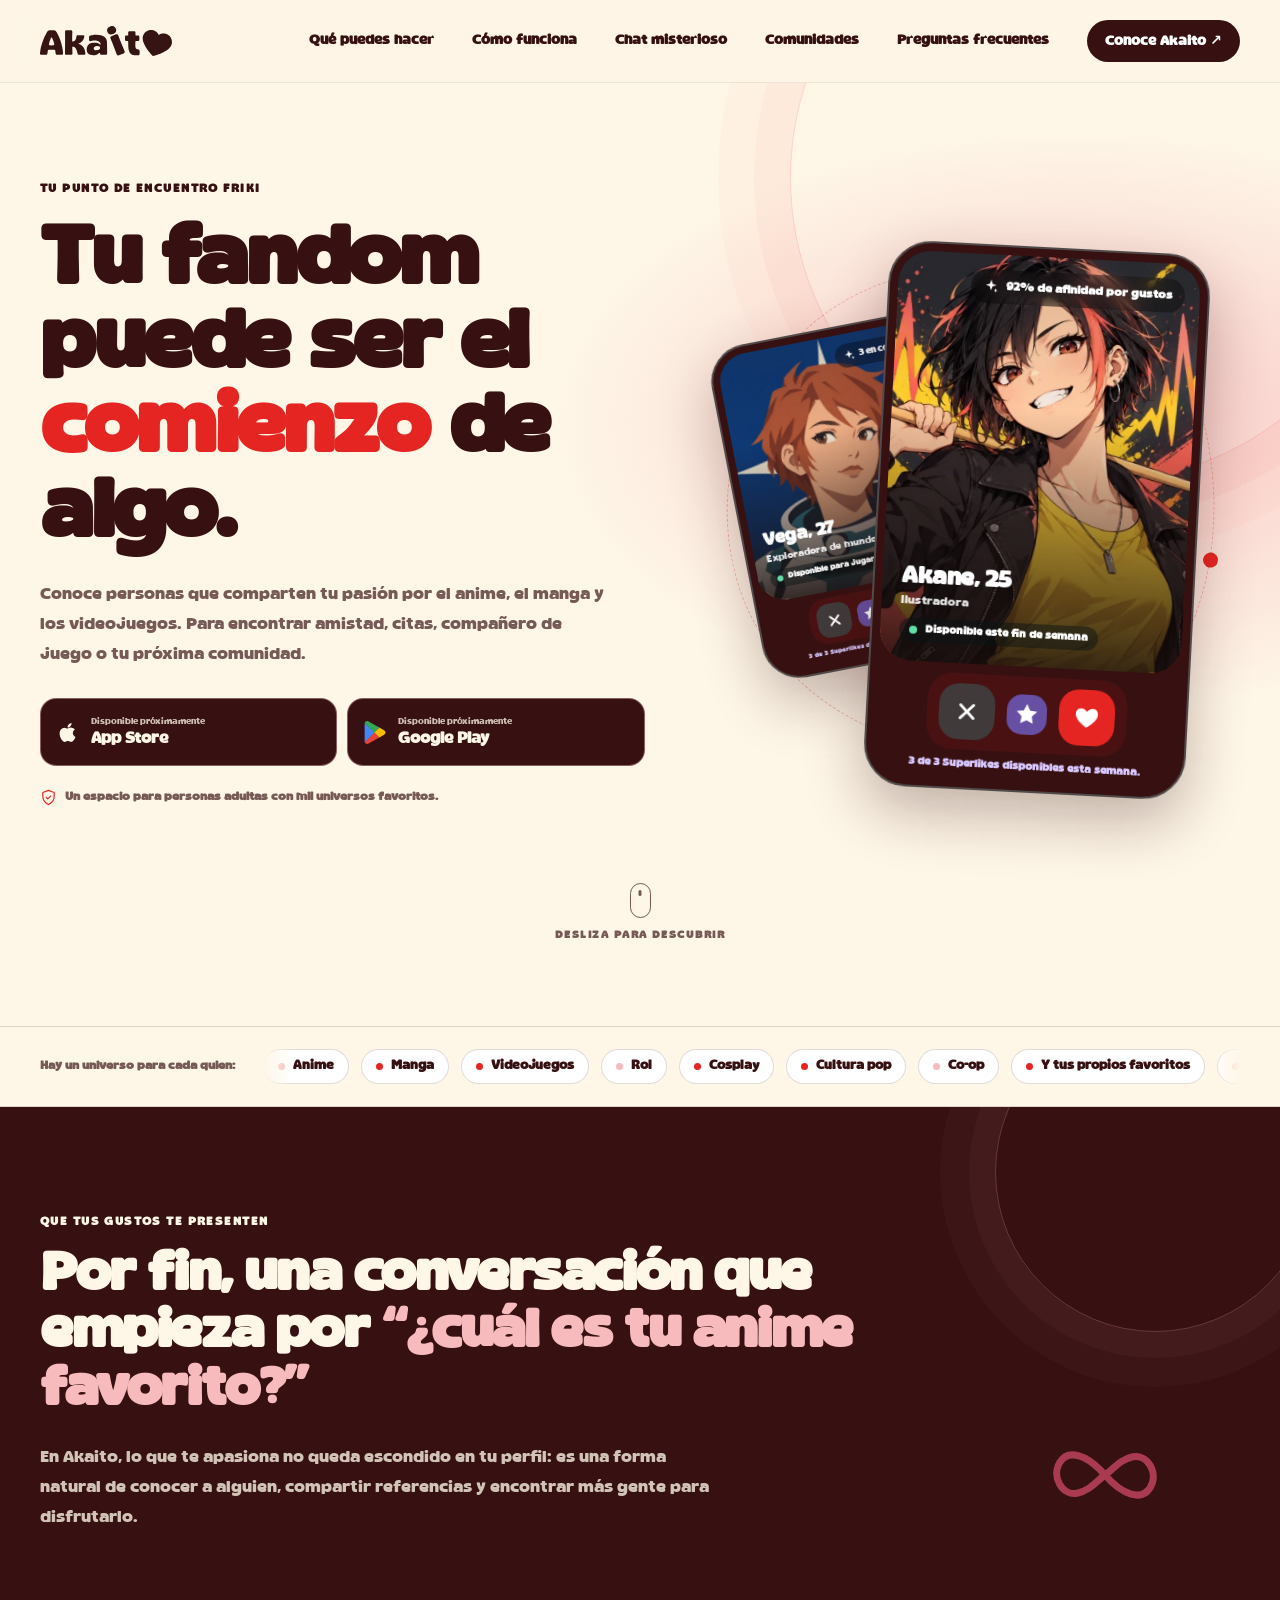
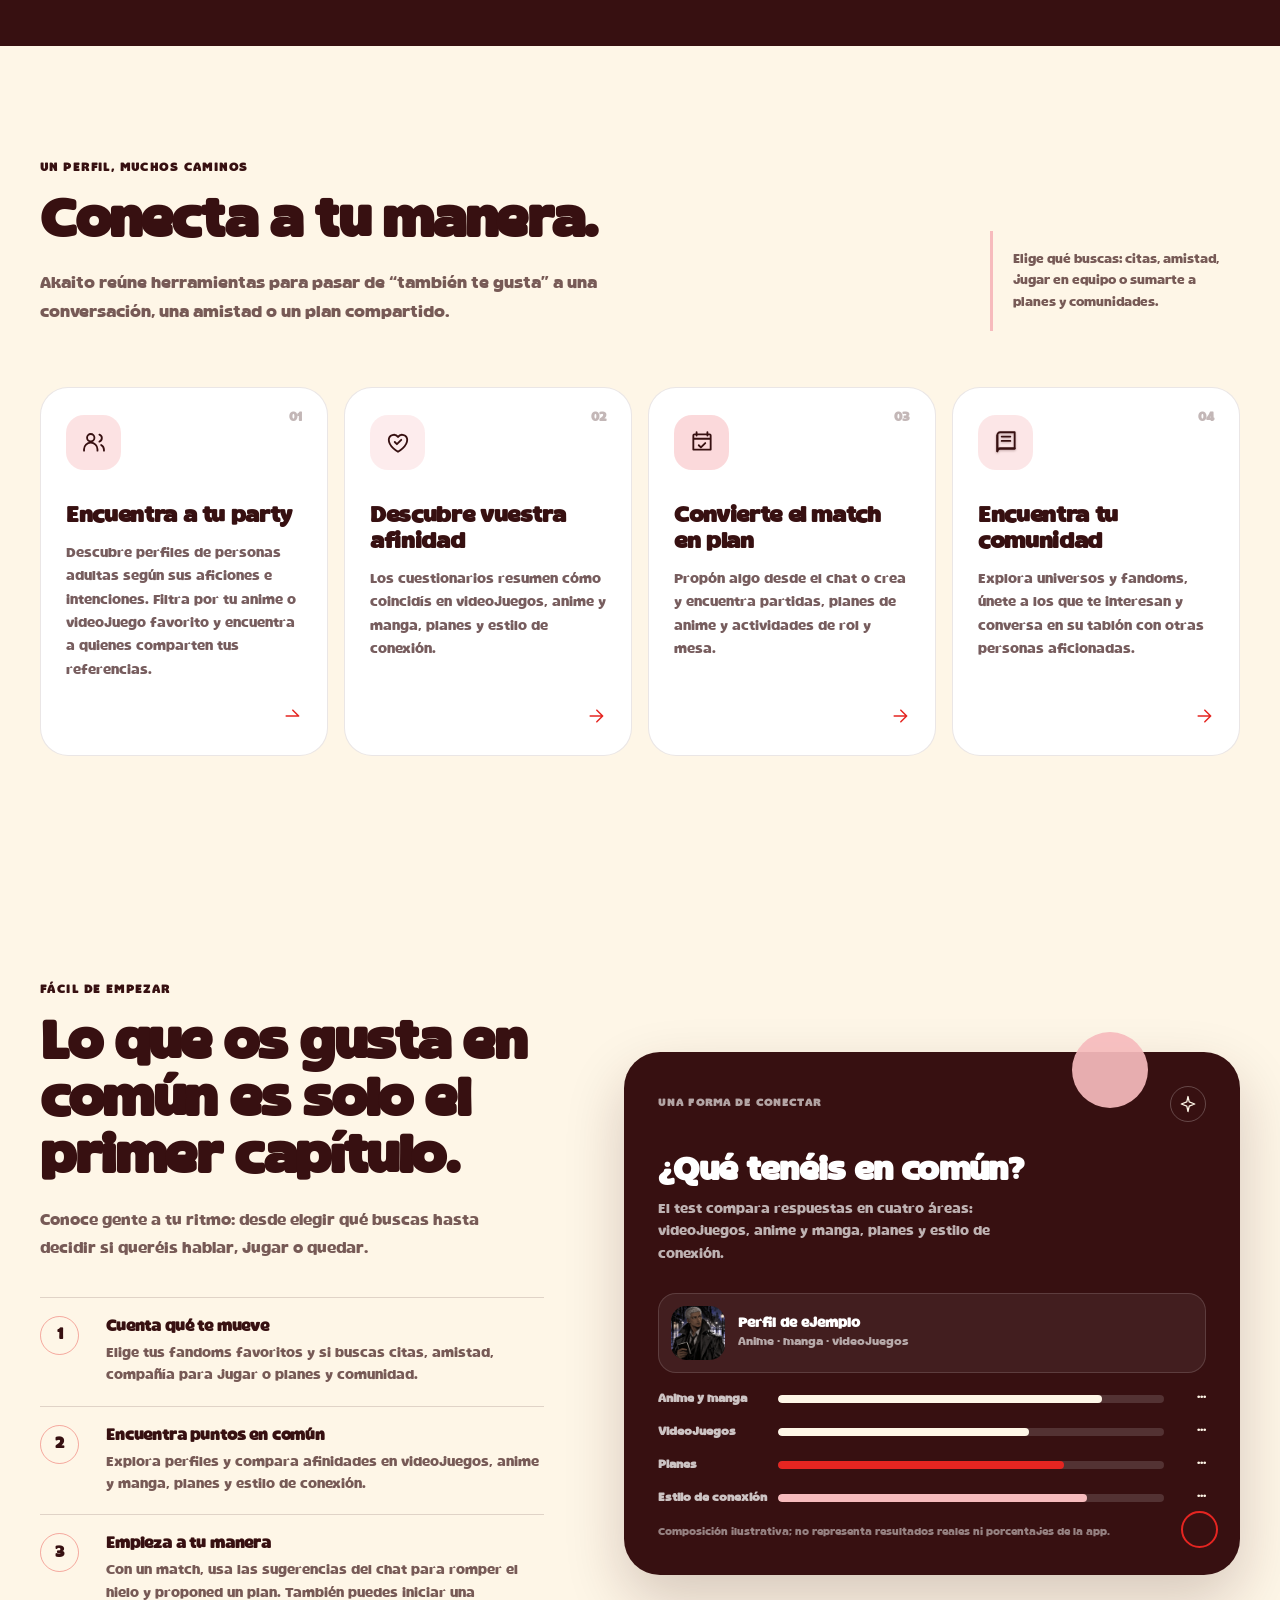
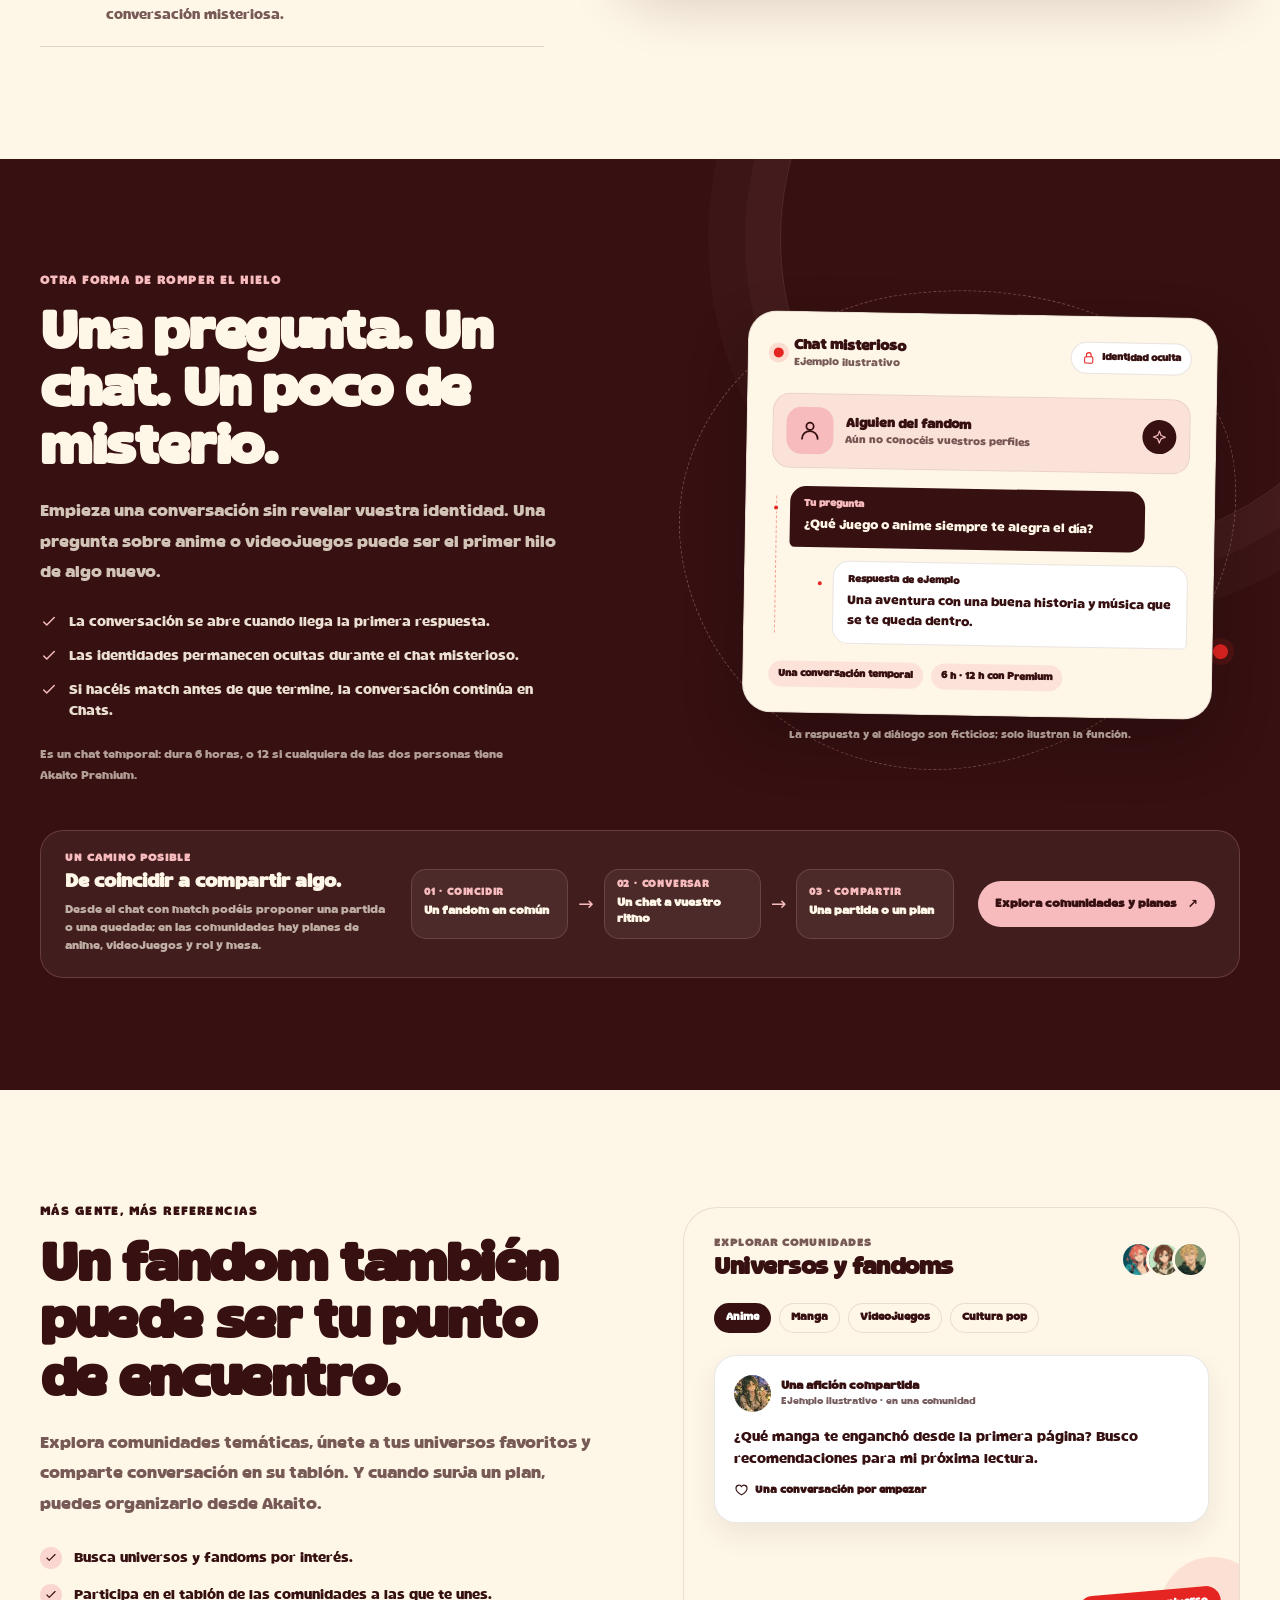
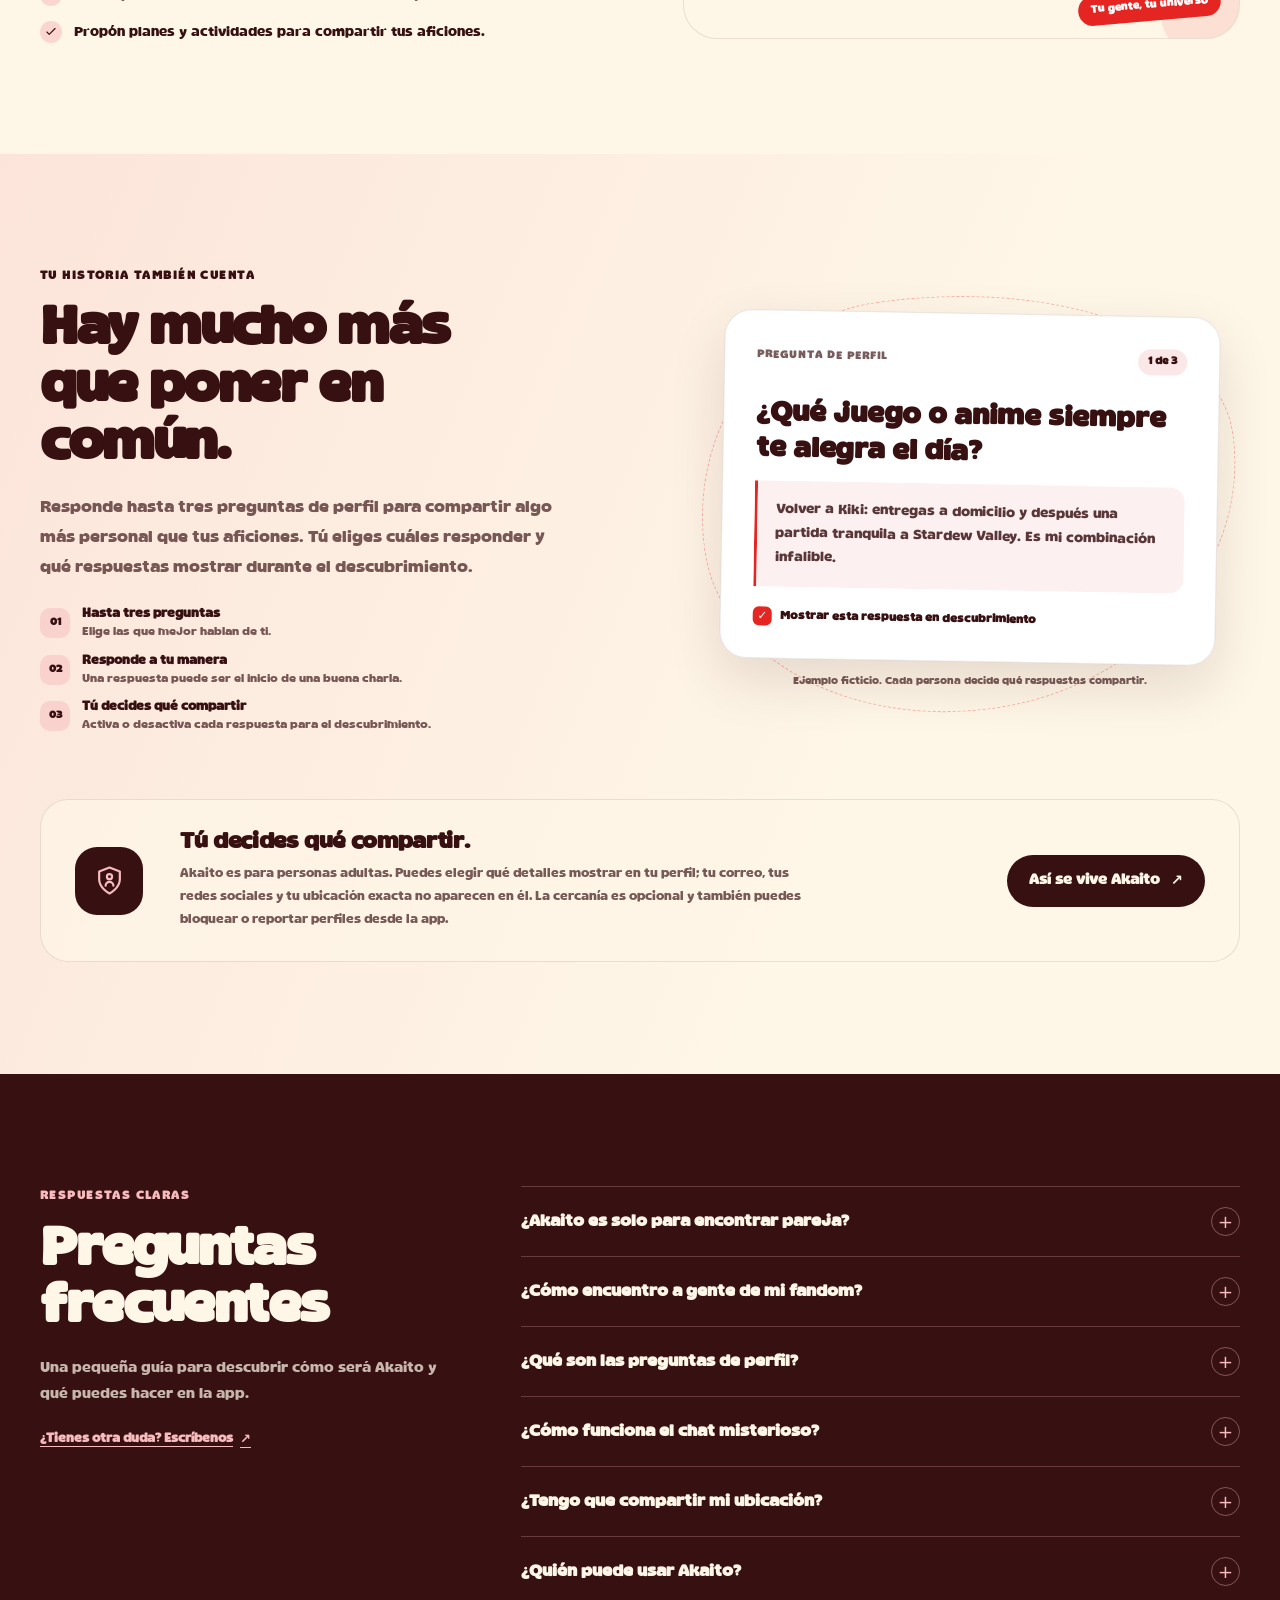
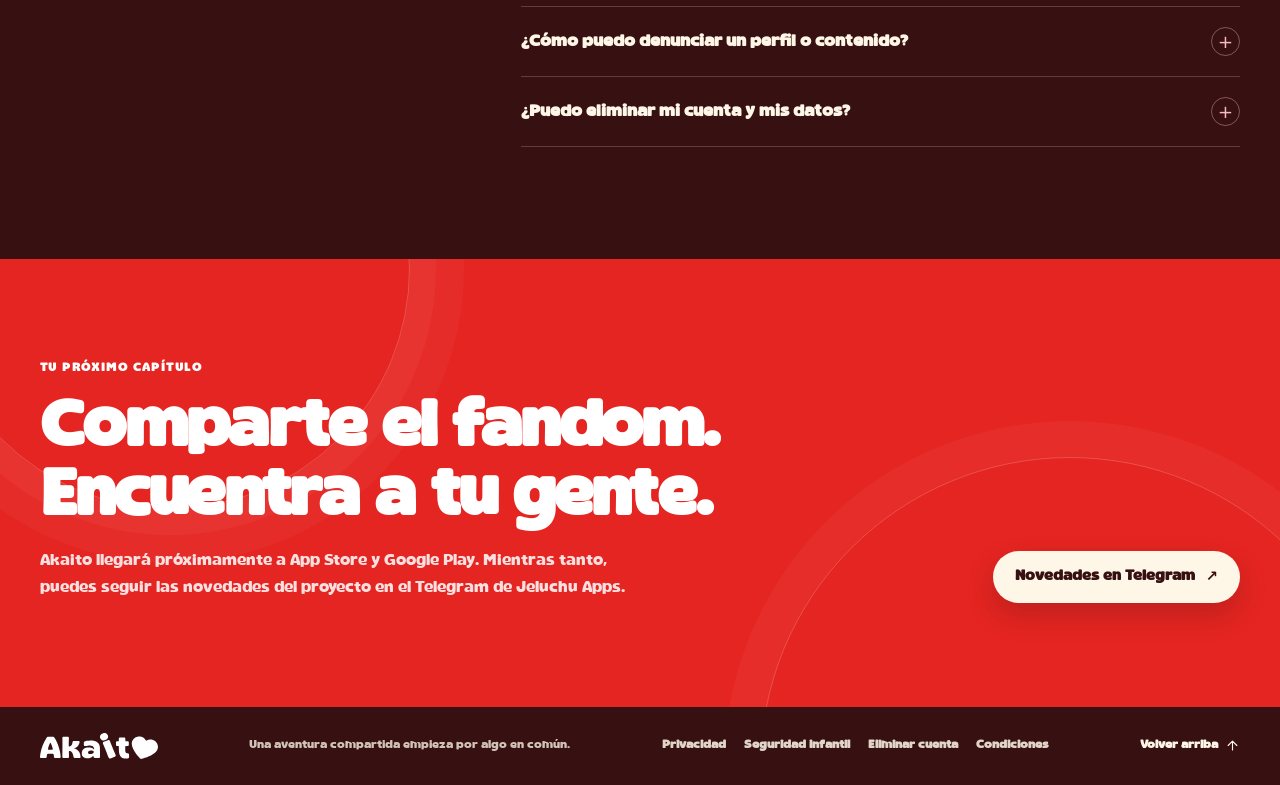
==== index.html @ 82829310 "feat(web): publish Akaito site for GitHub Pages" ====
<!doctype html>
<html lang="es">
<head>
  <meta charset="utf-8">
  <meta name="viewport" content="width=device-width, initial-scale=1">
  <meta name="theme-color" content="#FEF6E7">
  <meta name="description" content="Akaito conecta a personas adultas que comparten su pasión por el anime, el manga y los videojuegos. Descubre afinidades, chats misteriosos, comunidades y planes.">
  <meta property="og:title" content="Akaito — Tu fandom puede ser el comienzo de algo">
  <meta property="og:description" content="Conoce gente que comparte tus universos favoritos. Descubre afinidades, chats misteriosos, partidas y comunidades.">
  <meta property="og:site_name" content="Akaito">
  <meta property="og:type" content="website">
  <meta property="og:locale" content="es_ES">
  <meta property="og:url" content="https://akaito.jeluchu.com/">
  <meta property="og:image" content="https://akaito.jeluchu.com/images/akaito-social-preview.png">
  <meta property="og:image:type" content="image/png">
  <meta property="og:image:width" content="1200">
  <meta property="og:image:height" content="630">
  <meta property="og:image:alt" content="Akaito: comparte anime, manga y videojuegos">
  <meta name="twitter:card" content="summary_large_image">
  <link rel="canonical" href="https://akaito.jeluchu.com/">
  <title>Akaito — Tu fandom puede ser el comienzo de algo</title>
  <link rel="icon" href="images/favicon.png" type="image/png" sizes="512x512">
  <style>
    @font-face {
      font-family: "Gogia";
      src: url("branding/fonts/Gogia.ttf") format("truetype");
      font-style: normal;
      font-weight: 400;
      font-display: swap;
    }
    :root {
      color-scheme: light;
      --red: #E52521;
      --red-dark: #371011;
      --wine: #371011;
      --pink: #F7BBBD;
      --cream: #FEF6E7;
      --cream-light: #FEF6E7;
      --paper: #FEF6E7;
      --charcoal: #371011;
      --deep: #371011;
      --muted: rgba(55,16,17,.68);
      --accent-cool: #E52521;
      --accent-warm: #F7BBBD;
      --line: rgba(55,16,17,.15);
      --display: "Gogia", system-ui, sans-serif;
      --body: "Gogia", system-ui, sans-serif;
      --width: 1200px;
    }
    *,*::before,*::after { box-sizing: border-box; }
    html { scroll-behavior: smooth; scroll-padding-top: 88px; }
    body { margin: 0; background: var(--paper); color: var(--charcoal); font-family: var(--body); -webkit-font-smoothing: antialiased; text-rendering: optimizeLegibility; }
    body.menu-open { overflow: hidden; }
    img { display: block; max-width: 100%; }
    a { color: inherit; }
    button { font: inherit; }
    .container { width: calc(100% - 48px); max-width: 1120px; max-width: var(--width); margin-left: auto; margin-right: auto; margin-inline: auto; }
    .section { padding: 112px 0; }
    h1,h2,h3,p { margin-top: 0; }
    h1,h2,h3 { font-family: var(--display); }
    h1,h2 { letter-spacing: -.025em; }
    h1 { max-width: 690px; margin: 24px 0 22px; font-size: clamp(3.4rem,6.7vw,6.35rem); font-weight: 850; line-height: .98; }
    h1 em { color: var(--red); font-style: normal; }
    h2 { margin: 18px 0; font-size: clamp(2.5rem,4.4vw,4.45rem); font-weight: 820; line-height: 1.02; }
    h3 { margin-bottom: 12px; font-size: 1.45rem; font-weight: 800; letter-spacing: -.015em; line-height: 1.12; }
    .eyebrow { display: inline-flex; align-items: center; color: var(--red-dark); font-size: .74rem; font-weight: 800; letter-spacing: .12em; line-height: 1.3; text-transform: uppercase; }
    .lead { max-width: 570px; color: var(--muted); font-size: clamp(1rem,1.35vw,1.18rem); line-height: 1.75; }
    .section-intro { max-width: 640px; margin-bottom: 48px; }
    .section-intro p { color: var(--muted); font-size: 1.04rem; line-height: 1.75; }
    .sr-only { position: absolute; width: 1px; height: 1px; padding: 0; margin: -1px; overflow: hidden; clip: rect(0,0,0,0); white-space: nowrap; border: 0; }
    .skip-link { position: fixed; z-index: 100; top: 12px; left: 12px; padding: 12px 16px; transform: translateY(-150%); border-radius: 999px; background: var(--charcoal); color: white; font-weight: 700; }
    .skip-link:focus { transform: translateY(0); }
    :focus-visible { outline: 3px solid var(--accent-cool); outline-offset: 4px; }

    /* Header */
    .site-header { position: sticky; z-index: 20; top: 0; border-bottom: 1px solid rgba(55,16,17,.08); background: rgba(254,246,231,.9); backdrop-filter: blur(18px); }
    .header-inner { display: flex; min-height: 82px; align-items: center; justify-content: space-between; gap: 24px; }
    .brand { display: inline-flex; align-items: center; gap: 10px; text-decoration: none; }
    .brand img { width: 132px; height: auto; border-radius: 0; }
    .site-nav { display: flex; align-items: center; }
    .site-nav > a + a { margin-left: 20px; margin-left: clamp(18px,3vw,38px); }
    .site-nav a { color: var(--wine); font-size: .89rem; font-weight: 680; text-decoration: none; transition: color .2s ease; }
    .site-nav a:hover { color: var(--red-dark); }
    .site-nav .nav-cta { padding: 12px 18px; border-radius: 999px; background: var(--charcoal); color: white; }
    .site-nav .nav-cta:hover { background: var(--red-dark); color: white; }
    .menu-toggle { display: none; width: 46px; height: 46px; place-items: center; border: 1px solid var(--line); border-radius: 50%; background: var(--paper); color: var(--charcoal); cursor: pointer; transition: background-color .22s ease,border-color .22s ease,transform .22s ease; }
    .menu-toggle:hover { transform: scale(1.04); }
    .menu-toggle svg { width: 24px; height: 24px; overflow: visible; }
    .menu-toggle .menu-line,.menu-toggle .menu-close { transform-box: view-box; transform-origin: 50% 50%; transition: transform .22s cubic-bezier(.2,.7,.2,1),opacity .16s ease; }
    .menu-toggle .menu-close { opacity: 0; transform: rotate(-45deg) scale(.7); }
    .menu-toggle[aria-expanded="true"] { border-color: rgba(229,37,33,.34); background: var(--pink); }
    .menu-toggle[aria-expanded="true"] .menu-line { opacity: 0; transform: scale(.7); }
    .menu-toggle[aria-expanded="true"] .menu-close { opacity: 1; transform: rotate(0) scale(1); }
    .menu-toggle:focus-visible { outline: 2px solid var(--red-dark); outline-offset: 3px; }

    /* Hero */
    .hero { position: relative; overflow: hidden; padding: 76px 0 82px; background: radial-gradient(ellipse at 84% 36%,rgba(247,187,189,.82),transparent 34%),var(--cream-light); }
    .hero::before { position: absolute; top: -210px; right: -120px; width: 610px; height: 610px; border: 1px solid rgba(229,37,33,.16); border-radius: 50%; content: ""; box-shadow: 0 0 0 36px rgba(229,37,33,.035),0 0 0 72px rgba(229,37,33,.025); }
    .hero-grid { position: relative; z-index: 1; display: grid; min-height: 565px; grid-template-columns: 1.05fr .95fr; align-items: center; gap: 48px; }
    .hero-copy { padding: 20px 0 42px; }
    .hero-copy h1 span { display: block; }
    .hero-copy .lead { margin-bottom: 28px; }
    .button { display: inline-flex; min-height: 52px; align-items: center; justify-content: center; gap: 11px; padding: 0 21px; border: 1px solid transparent; border-radius: 999px; font-size: .91rem; font-weight: 760; text-decoration: none; transition: transform .22s ease,box-shadow .22s ease,background .22s ease,color .22s ease; }
    .button:hover { transform: translateY(-3px); }
    .button svg { width: 17px; height: 17px; }
    .button-dark { background: var(--charcoal); color: var(--cream-light); }
    .button-dark:hover { background: var(--deep); }
    .scroll-cue { position: relative; z-index: 2; display: flex; width: max-content; align-items: center; flex-direction: column; gap: 10px; margin: 22px auto 0; color: var(--muted); font-size: .71rem; font-weight: 720; letter-spacing: .13em; line-height: 1.4; text-align: center; text-decoration: none; text-transform: uppercase; transition: color .2s ease; }
    .scroll-cue:hover { color: var(--red-dark); }
    .scroll-cue-icon { position: relative; display: block; width: 21px; height: 35px; border: 1.7px solid currentColor; border-radius: 999px; }
    .scroll-cue-icon::before { position: absolute; top: 6px; left: 50%; width: 3px; height: 6px; border-radius: 999px; background: currentColor; content: ""; transform: translateX(-50%); animation: scroll-cue-wheel 1.5s cubic-bezier(.5,0,.5,1) infinite; }
    @keyframes scroll-cue-wheel { 0% { opacity: 1; transform: translate(-50%,0); } 70% { opacity: 0; transform: translate(-50%,9px); } 100% { opacity: 0; transform: translate(-50%,0); } }
    .adult-note { display: flex; align-items: center; gap: 8px; margin-top: 23px; color: var(--muted); font-size: .78rem; font-weight: 620; }
    .adult-note svg { width: 17px; height: 17px; color: var(--red); }
    .store-links { display: flex; flex-wrap: wrap; gap: 10px; margin-top: 20px; }
    .store-button { display: inline-flex; flex: 1 1 160px; min-width: 0; min-height: 68px; align-items: center; justify-content: flex-start; gap: 11px; padding: 10px 14px; border: 1px solid rgba(247,187,189,.45); border-radius: 16px; background: var(--wine); color: var(--cream-light); text-align: left; }
    .store-button:disabled { cursor: default; opacity: 1; }
    .store-button svg { width: 25px; height: 25px; flex: 0 0 auto; }
    .store-button-copy small { display: block; margin-bottom: 3px; color: rgba(254,246,231,.76); font-size: .59rem; line-height: 1.2; }
    .store-button-copy strong { display: block; font-family: var(--display); font-size: 1rem; line-height: 1.15; }
    .hero-art { position: relative; width: min(100%,540px); min-height: 565px; justify-self: end; perspective: 1100px; }
    .art-orbit { position: absolute; inset: 7% 4% 6% 5%; border: 1px dashed rgba(229,37,33,.3); border-radius: 48% 52% 43% 57% / 50% 44% 56% 50%; transform: rotate(-12deg); }
    .art-orbit::before,.art-orbit::after { position: absolute; width: 11px; height: 11px; border-radius: 50%; background: var(--accent-warm); content: ""; }
    .art-orbit::before { top: 8%; left: 27%; }
    .art-orbit::after { right: 3%; bottom: 29%; width: 15px; height: 15px; background: var(--accent-cool); }
    .hero-stage { position: absolute; inset: 0; transform: rotateX(var(--tilt-y,0deg)) rotateY(var(--tilt-x,0deg)); transform-style: preserve-3d; transition: transform .28s ease-out; }
    .profile-card { position: absolute; overflow: hidden; border: 2px solid #504B4A; border-radius: 38px; background: var(--wine); box-shadow: 0 24px 58px rgba(55,16,17,.3); }
    .profile-card img { width: 100%; height: 100%; object-fit: cover; }
    .profile-main { position: absolute; z-index: 2; top: 20px; right: 42px; width: 322px; padding: 8px; overflow: hidden; border-radius: 43px; transform: rotate(3deg); animation: card-float 6s ease-in-out infinite; }
    .profile-visual { position: relative; height: 410px; overflow: hidden; border-radius: 32px; background: var(--deep); }
    .profile-visual > img { width: 100%; height: 100%; object-fit: cover; object-position: center 25%; }
    .profile-back { z-index: 1; top: 100px; right: 279px; width: 226px; padding: 7px; transform: rotate(-11deg); animation: card-float 7s ease-in-out -1.2s infinite; }
    .profile-back .profile-visual { height: 250px; border-radius: 28px; }
    .profile-shade { position: absolute; inset: 0; background: linear-gradient(180deg,rgba(13,20,33,.12) 0%,transparent 37%,rgba(23,13,12,.86) 100%); }
    .profile-meta { position: absolute; right: 19px; bottom: 19px; left: 19px; color: white; }
    .profile-meta strong { display: block; font-family: var(--display); font-size: 1.52rem; letter-spacing: -.02em; }
    .profile-meta p { margin: 5px 0 0; color: rgba(255,255,255,.9); font-size: .72rem; font-weight: 570; }
    .profile-availability { display: inline-flex; align-items: center; gap: 8px; max-width: 100%; margin-top: 10px; padding: 5px 10px; border-radius: 999px; background: rgba(10,20,19,.48); color: #fff; font-size: .68rem; font-weight: 750; line-height: 1.25; }
    .profile-availability::before { width: 8px; height: 8px; flex: 0 0 8px; border-radius: 50%; background: #63DDA5; content: ""; }
    .profile-match { position: absolute; z-index: 2; top: 15px; right: 15px; display: inline-flex; align-items: center; gap: 7px; max-width: calc(100% - 30px); padding: 9px 12px; border-radius: 18px; background: rgba(0,0,0,.34); color: white; font-size: .78rem; font-weight: 800; backdrop-filter: blur(9px); }
    .profile-match svg { width: 16px; height: 16px; flex: 0 0 auto; }
    .profile-footer { display: flex; flex-direction: column; align-items: center; gap: 8px; padding: 10px 10px 8px; background: var(--wine); }
    .profile-action-tray { display: flex; align-items: center; justify-content: center; gap: 12px; padding: 10px 12px; border-radius: 25px; background: rgba(229,37,33,.1); }
    .profile-actions { display: flex; align-items: center; justify-content: center; gap: 12px; }
    .profile-action { display: grid; width: 56px; height: 56px; place-items: center; border: 0; border-radius: 20px; color: white; font-family: var(--body); font-size: 1.9rem; font-weight: 500; line-height: 1; }
    .profile-action.pass { background: #403A3B; }
    .profile-action.superlike { width: 40px; height: 40px; border-radius: 15px; background: #6750A4; font-size: 1.45rem; }
    .profile-action.like { background: var(--red); font-size: 1.7rem; }
    .profile-action svg { width: 26px; height: 26px; }
    .profile-quota { margin: 0; color: #D9C9FF; font-size: .67rem; font-weight: 800; line-height: 1.35; text-align: center; }
    .profile-back .profile-footer { gap: 5px; padding: 6px 4px 5px; }
    .profile-back .profile-action-tray { gap: 7px; padding: 6px 8px; border-radius: 18px; }
    .profile-back .profile-actions { gap: 7px; }
    .profile-back .profile-action { width: 34px; height: 34px; border-radius: 12px; font-size: 1.2rem; }
    .profile-back .profile-action.superlike { width: 26px; height: 26px; border-radius: 9px; font-size: .95rem; }
    .profile-back .profile-action svg { width: 17px; height: 17px; }
    .profile-back .profile-quota { font-size: .4rem; }
    .profile-back .profile-meta { right: 12px; bottom: 13px; left: 12px; }
    .profile-back .profile-meta strong { font-size: 1.12rem; }
    .profile-back .profile-meta p { font-size: .6rem; }
    .profile-back .profile-availability { gap: 5px; margin-top: 6px; padding: 4px 7px; font-size: .48rem; }
    .profile-back .profile-availability::before { width: 6px; height: 6px; flex-basis: 6px; }
    .profile-back .profile-match { top: 10px; right: 10px; gap: 4px; padding: 6px 8px; border-radius: 13px; font-size: .58rem; }
    .profile-back .profile-match svg { width: 12px; height: 12px; }

    /* Scrolling interests */
    .interest-strip { overflow: hidden; padding: 22px 0; border-top: 1px solid var(--line); border-bottom: 1px solid var(--line); background: var(--paper); }
    .interest-inner { display: grid; grid-template-columns: max-content minmax(0,1fr); align-items: center; gap: 28px; }
    .interest-caption { flex: 0 0 auto; color: var(--muted); font-size: .78rem; font-weight: 720; }
    .interest-marquee { min-width: 0; overflow: hidden; mask-image: linear-gradient(90deg,transparent 0,#000 3%,#000 97%,transparent 100%); }
    .interest-track { display: flex; width: max-content; align-items: center; animation: ticker 34s linear infinite; will-change: transform; }
    .interest-group { display: flex; flex: 0 0 auto; align-items: center; gap: 12px; padding-right: 12px; }
    .interest-marquee:hover .interest-track,.interest-marquee:focus-within .interest-track { animation-play-state: paused; }
    .interest-pill { display: inline-flex; align-items: center; gap: 8px; padding: 10px 14px; border: 1px solid var(--line); border-radius: 999px; background: white; font-size: .79rem; font-weight: 730; white-space: nowrap; }
    .interest-pill::before { width: 7px; height: 7px; border-radius: 50%; background: var(--red); content: ""; }
    .interest-pill:nth-child(3n)::before { background: var(--accent-cool); }
    .interest-pill:nth-child(3n + 1)::before { background: var(--accent-warm); }

    /* Brand statement */
    .manifesto { position: relative; overflow: hidden; padding: 105px 0 112px; background: var(--charcoal); color: var(--cream-light); }
    .manifesto::after { position: absolute; top: -95px; right: -35px; width: 320px; height: 320px; border: 1px solid rgba(247,187,189,.24); border-radius: 50%; box-shadow: 0 0 0 26px rgba(247,187,189,.035),0 0 0 55px rgba(247,187,189,.025); content: ""; }
    .manifesto .container { position: relative; z-index: 1; }
    .manifesto .eyebrow { color: var(--cream); }
    .manifesto h2 { max-width: 900px; margin-bottom: 24px; }
    .manifesto h2 em { color: var(--pink); font-style: normal; }
    .manifesto p { max-width: 680px; margin-bottom: 0; color: rgba(254,246,231,.78); font-size: 1.04rem; line-height: 1.8; }
    .manifesto-threads { position: absolute; right: 5%; bottom: -16px; width: 150px; opacity: .84; transform: rotate(-12deg); }

    /* Features */
    .features { background: var(--paper); }
    .features-head { display: flex; align-items: end; justify-content: space-between; gap: 48px; margin-bottom: 42px; }
    .features-head .section-intro { margin-bottom: 0; }
    .features-head .side-note { max-width: 250px; padding: 18px 20px; border-left: 3px solid var(--pink); color: var(--muted); font-size: .84rem; line-height: 1.6; }
    .features-grid { display: grid; grid-template-columns: repeat(4,1fr); gap: 16px; }
    .feature-card { position: relative; display: flex; min-height: 310px; flex-direction: column; padding: 27px 25px 24px; overflow: hidden; border: 1px solid rgba(55,16,17,.1); border-radius: 28px; background: white; transition: transform .25s ease,box-shadow .25s ease,border-color .25s ease; }
    .feature-card:hover { transform: translateY(-7px); border-color: rgba(229,37,33,.4); box-shadow: 0 18px 38px rgba(55,16,17,.09); }
    .feature-number { position: absolute; top: 23px; right: 25px; color: rgba(55,16,17,.3); font-family: var(--display); font-size: .8rem; font-weight: 850; }
    .feature-icon { display: grid; width: 55px; height: 55px; margin-bottom: 34px; place-items: center; border-radius: 18px; background: rgba(247,187,189,.42); color: var(--wine); }
    .feature-card:nth-child(2) .feature-icon { background: rgba(247,187,189,.28); color: var(--wine); }
    .feature-card:nth-child(3) .feature-icon { background: rgba(247,187,189,.55); color: var(--wine); }
    .feature-card:nth-child(4) .feature-icon { background: rgba(247,187,189,.36); color: var(--wine); }
    .feature-card:nth-child(4) .feature-icon svg { filter: drop-shadow(0 1px 1px rgba(55,16,17,.3)); }
    .feature-icon svg { width: 26px; height: 26px; }
    .feature-card p { margin: 0; color: var(--muted); font-size: .86rem; line-height: 1.7; }
    .feature-arrow { align-self: flex-end; margin-top: auto; padding-top: 24px; color: var(--red); }
    .feature-arrow svg { width: 20px; height: 20px; }

    /* Three steps and affinity */
    .how { overflow: hidden; background: var(--cream-light); }
    .how-grid { display: grid; grid-template-columns: .9fr 1.1fr; align-items: center; gap: 80px; }
    .how-copy h2 { max-width: 520px; }
    .how-copy > p { max-width: 490px; color: var(--muted); font-size: 1rem; line-height: 1.75; }
    .steps { display: grid; margin-top: 34px; }
    .step { display: grid; grid-template-columns: 49px 1fr; gap: 17px; padding: 18px 0; border-top: 1px solid rgba(55,16,17,.15); }
    .step:last-child { border-bottom: 1px solid rgba(55,16,17,.15); }
    .step-index { display: grid; width: 39px; height: 39px; place-items: center; border: 1px solid rgba(229,37,33,.37); border-radius: 50%; color: var(--wine); font-family: var(--display); font-weight: 850; }
    .step h3 { margin: 3px 0 6px; font-family: var(--body); font-size: 1rem; letter-spacing: -.01em; }
    .step p { margin-bottom: 0; color: var(--muted); font-size: .85rem; line-height: 1.65; }
    .affinity-board { position: relative; min-height: 490px; padding: 34px; border-radius: 36px; background: var(--charcoal); color: white; box-shadow: 0 25px 60px rgba(55,16,17,.2); }
    .affinity-board::before { position: absolute; top: -20px; right: 15%; width: 76px; height: 76px; border-radius: 50%; background: var(--pink); content: ""; opacity: .92; }
    .affinity-board::after { position: absolute; right: 22px; bottom: 27px; width: 37px; height: 37px; border: 2px solid var(--red); border-radius: 50%; content: ""; }
    .board-top { display: flex; align-items: center; justify-content: space-between; gap: 16px; }
    .board-top small { color: rgba(255,255,255,.62); font-size: .7rem; font-weight: 800; letter-spacing: .1em; text-transform: uppercase; }
    .board-spark { display: grid; width: 36px; height: 36px; place-items: center; border: 1px solid rgba(255,255,255,.23); border-radius: 50%; color: var(--cream); }
    .board-spark svg { width: 18px; height: 18px; }
    .board-title { margin: 31px 0 8px; font-family: var(--display); font-size: 2.1rem; font-weight: 820; letter-spacing: -.02em; }
    .board-desc { max-width: 350px; margin-bottom: 26px; color: rgba(255,255,255,.68); font-size: .86rem; line-height: 1.65; }
    .affinity-person { display: flex; align-items: center; gap: 13px; padding: 12px; border: 1px solid rgba(255,255,255,.14); border-radius: 18px; background: rgba(255,255,255,.06); }
    .affinity-person img { width: 54px; height: 54px; flex: 0 0 auto; border-radius: 15px; object-fit: cover; }
    .affinity-person strong { display: block; font-size: .89rem; }
    .affinity-person span span { display: block; margin-top: 4px; color: rgba(255,255,255,.62); font-size: .73rem; }
    .affinity-bar-row { display: grid; grid-template-columns: 110px 1fr 32px; align-items: center; gap: 10px; margin-top: 20px; color: rgba(255,255,255,.75); font-size: .75rem; font-weight: 680; }
    .affinity-track { height: 8px; overflow: hidden; border-radius: 99px; background: rgba(255,255,255,.14); }
    .affinity-fill { height: 100%; border-radius: inherit; background: var(--cream); transform-origin: left; animation: grow-bar 1.3s cubic-bezier(.2,.75,.2,1) both; }
    .affinity-bar-row:nth-of-type(5) .affinity-fill { background: var(--red); }
    .affinity-bar-row:nth-of-type(6) .affinity-fill { background: var(--pink); }
    .affinity-percent { color: var(--cream); font-size: .7rem; text-align: right; }
    .board-footnote { margin: 20px 0 0; color: rgba(255,255,255,.48); font-size: .67rem; line-height: 1.5; }

    /* Mystery chat */
    .mystery { position: relative; isolation: isolate; overflow: hidden; background: var(--wine); color: var(--cream-light); }
    .mystery::before { position: absolute; z-index: -1; top: -230px; right: -120px; width: 620px; height: 620px; border: 1px solid rgba(247,187,189,.14); border-radius: 50%; content: ""; box-shadow: 0 0 0 35px rgba(247,187,189,.035),0 0 0 72px rgba(247,187,189,.025); }
    .mystery-grid { display: grid; grid-template-columns: .92fr 1.08fr; align-items: center; gap: 72px; }
    .mystery-copy .eyebrow { color: var(--pink); }
    .mystery-copy h2 { max-width: 560px; color: var(--cream-light); }
    .mystery-copy .lead { margin-bottom: 24px; color: rgba(254,246,231,.78); }
    .mystery-promises { display: grid; gap: 12px; margin: 0; padding: 0; list-style: none; }
    .mystery-promises li { display: flex; align-items: flex-start; gap: 11px; color: rgba(254,246,231,.9); font-size: .88rem; line-height: 1.55; }
    .mystery-promises svg { width: 18px; height: 18px; flex: 0 0 auto; margin-top: 1px; color: var(--pink); }
    .mystery-note { max-width: 500px; margin: 22px 0 0; color: rgba(254,246,231,.62); font-size: .75rem; line-height: 1.7; }
    .mystery-demo-wrap { position: relative; width: min(100%,560px); justify-self: end; padding: 25px; }
    .mystery-orbit { position: absolute; inset: 0; border: 1px dashed rgba(247,187,189,.32); border-radius: 46% 54% 54% 46% / 47% 44% 56% 53%; transform: rotate(-7deg); animation: mystery-orbit 32s linear infinite; }
    .mystery-orbit::before,.mystery-orbit::after { position: absolute; width: 12px; height: 12px; border-radius: 50%; background: var(--pink); content: ""; }
    .mystery-orbit::before { top: 8%; left: 18%; }
    .mystery-orbit::after { right: 5%; bottom: 16%; width: 15px; height: 15px; background: var(--red); box-shadow: 0 0 0 6px rgba(229,37,33,.14); }
    .mystery-demo { position: relative; z-index: 1; width: min(100%,470px); margin-left: auto; padding: 25px; border: 1px solid rgba(55,16,17,.12); border-radius: 29px; background: var(--cream-light); color: var(--wine); box-shadow: 0 25px 60px rgba(0,0,0,.24); transform: rotate(1deg); animation: mystery-float 6s ease-in-out infinite; }
    .mystery-demo-top { display: flex; align-items: center; justify-content: space-between; gap: 12px; }
    .mystery-demo-label { display: flex; min-width: 0; align-items: center; gap: 10px; }
    .mystery-live-dot { width: 10px; height: 10px; flex: 0 0 auto; border-radius: 50%; background: var(--red); box-shadow: 0 0 0 5px rgba(229,37,33,.12); animation: mystery-pulse 2s ease-in-out infinite; }
    .mystery-demo-label strong,.mystery-demo-label small { display: block; }
    .mystery-demo-label strong { font-size: .9rem; }
    .mystery-demo-label small { margin-top: 3px; color: var(--muted); font-size: .68rem; }
    .mystery-lock { display: inline-flex; flex: 0 0 auto; align-items: center; gap: 6px; padding: 8px 10px; border: 1px solid rgba(55,16,17,.11); border-radius: 999px; background: white; color: var(--wine); font-size: .63rem; font-weight: 760; }
    .mystery-lock svg { width: 14px; height: 14px; color: var(--red); }
    .mystery-identity { display: flex; align-items: center; gap: 12px; margin: 24px 0 18px; padding: 13px; border: 1px solid rgba(55,16,17,.08); border-radius: 18px; background: rgba(247,187,189,.34); }
    .mystery-avatar { display: grid; width: 47px; height: 47px; flex: 0 0 auto; place-items: center; border-radius: 15px; background: var(--pink); color: var(--wine); }
    .mystery-avatar svg { width: 25px; height: 25px; }
    .mystery-identity-copy strong,.mystery-identity-copy small { display: block; }
    .mystery-identity-copy strong { font-size: .82rem; }
    .mystery-identity-copy small { margin-top: 4px; color: var(--muted); font-size: .68rem; }
    .mystery-identity-mark { display: grid; width: 34px; height: 34px; flex: 0 0 auto; margin-left: auto; place-items: center; border-radius: 50%; background: var(--wine); color: var(--pink); }
    .mystery-identity-mark svg { width: 16px; height: 16px; }
    .mystery-chat-log { position: relative; display: grid; gap: 13px; padding-left: 19px; }
    .mystery-chat-log::before { position: absolute; top: 10px; bottom: 10px; left: 5px; border-left: 1px dashed rgba(229,37,33,.4); content: ""; }
    .mystery-bubble { position: relative; max-width: 89%; padding: 12px 14px; border-radius: 16px; }
    .mystery-bubble::before { position: absolute; top: 18px; left: -18px; width: 8px; height: 8px; border: 2px solid var(--cream-light); border-radius: 50%; background: var(--red); content: ""; }
    .mystery-bubble-question { border-bottom-left-radius: 5px; background: var(--wine); color: var(--cream-light); }
    .mystery-bubble-answer { justify-self: end; border: 1px solid rgba(55,16,17,.1); border-bottom-right-radius: 5px; background: white; }
    .mystery-bubble small { display: block; margin-bottom: 5px; color: var(--pink); font-size: .63rem; font-weight: 750; }
    .mystery-bubble-answer small { color: var(--red-dark); }
    .mystery-bubble p { margin: 0; font-size: .81rem; line-height: 1.55; }
    .mystery-demo-footer { display: flex; flex-wrap: wrap; gap: 8px; margin-top: 18px; }
    .mystery-demo-footer span { padding: 7px 10px; border-radius: 999px; background: rgba(247,187,189,.34); color: var(--wine); font-size: .64rem; font-weight: 750; }
    .mystery-caption { position: relative; z-index: 1; margin: 14px 0 0; color: rgba(254,246,231,.6); font-size: .66rem; text-align: center; }
    .mystery-next { display: grid; grid-template-columns: .92fr 1.55fr auto; align-items: center; gap: 24px; margin-top: 44px; padding: 22px 24px; border: 1px solid rgba(247,187,189,.2); border-radius: 23px; background: rgba(254,246,231,.055); }
    .mystery-next-intro small { display: block; margin-bottom: 6px; color: var(--pink); font-size: .67rem; font-weight: 800; letter-spacing: .1em; text-transform: uppercase; }
    .mystery-next-intro strong { display: block; font-family: var(--display); font-size: 1.2rem; line-height: 1.2; }
    .mystery-next-intro p { margin: 7px 0 0; color: rgba(254,246,231,.67); font-size: .73rem; line-height: 1.55; }
    .mystery-route { display: grid; grid-template-columns: 1fr auto 1fr auto 1fr; align-items: center; gap: 10px; }
    .mystery-route-step { display: grid; min-height: 70px; align-content: center; gap: 6px; padding: 10px 12px; border: 1px solid rgba(247,187,189,.18); border-radius: 15px; background: rgba(254,246,231,.06); }
    .mystery-route-step small { color: var(--pink); font-size: .62rem; font-weight: 800; letter-spacing: .08em; }
    .mystery-route-step strong { color: var(--cream-light); font-size: .76rem; line-height: 1.3; }
    .mystery-route-arrow { color: var(--pink); font-size: 1.15rem; }
    .mystery-next .button { min-height: 46px; padding-inline: 16px; background: var(--pink); color: var(--wine); font-size: .78rem; white-space: nowrap; }
    .mystery-next .button:hover { background: var(--cream-light); }

    /* Communities */
    .community { padding-bottom: 110px; background: var(--paper); }
    .community-grid { display: grid; grid-template-columns: 1fr 1fr; align-items: center; gap: 86px; }
    .community-copy .lead { margin-bottom: 27px; }
    .community-list { display: grid; gap: 14px; margin: 25px 0 0; padding: 0; list-style: none; }
    .community-list li { display: flex; align-items: flex-start; gap: 12px; color: var(--wine); font-size: .9rem; line-height: 1.6; }
    .check-mark { display: grid; width: 22px; height: 22px; flex: 0 0 auto; place-items: center; border-radius: 50%; background: rgba(247,187,189,.55); color: var(--wine); }
    .check-mark svg { width: 14px; height: 14px; }
    .universe-board { position: relative; min-height: 432px; padding: 30px; overflow: hidden; border: 1px solid rgba(55,16,17,.1); border-radius: 34px; background: var(--cream-light); }
    .universe-board::before { position: absolute; right: -26px; bottom: -24px; width: 105px; height: 105px; border-radius: 50%; background: var(--red); content: ""; opacity: .1; }
    .universe-head { display: flex; align-items: center; justify-content: space-between; gap: 16px; margin-bottom: 22px; }
    .universe-head small { display: block; margin-bottom: 5px; color: var(--muted); font-size: .68rem; font-weight: 800; letter-spacing: .09em; text-transform: uppercase; }
    .universe-head strong { font-family: var(--display); font-size: 1.48rem; font-weight: 830; letter-spacing: -.02em; }
    .universe-avatar-stack { display: flex; }
    .universe-avatar-stack img { width: 37px; height: 37px; border: 3px solid var(--cream-light); border-radius: 50%; object-fit: cover; }
    .universe-avatar-stack img + img { margin-left: -11px; }
    .universe-tags { display: flex; flex-wrap: wrap; gap: 8px; margin-bottom: 22px; }
    .universe-tags span { padding: 8px 11px; border: 1px solid rgba(55,16,17,.11); border-radius: 999px; background: rgba(254,246,231,.78); color: var(--wine); font-size: .7rem; font-weight: 750; }
    .universe-tags span:first-child { border-color: transparent; background: var(--charcoal); color: white; }
    .post-card { position: relative; z-index: 1; padding: 19px; border: 1px solid rgba(31,29,29,.1); border-radius: 22px; background: white; box-shadow: 0 12px 28px rgba(49,35,30,.08); }
    .post-author { display: flex; align-items: center; gap: 10px; }
    .post-author img { width: 37px; height: 37px; border-radius: 50%; object-fit: cover; }
    .post-author strong { display: block; font-size: .76rem; }
    .post-author small { display: block; margin-top: 3px; color: var(--muted); font-size: .65rem; }
    .post-card p { margin: 15px 0 12px; color: var(--wine); font-size: .86rem; line-height: 1.6; }
    .post-reaction { display: inline-flex; align-items: center; gap: 6px; color: var(--red-dark); font-size: .69rem; font-weight: 760; }
    .post-reaction svg { width: 15px; height: 15px; }
    .community-stamp { position: absolute; right: 18px; bottom: 17px; padding: 9px 13px; border-radius: 999px; background: var(--red); color: white; font-size: .68rem; font-weight: 800; transform: rotate(-5deg); }

    /* Profile prompts */
    .profile-prompts { overflow: hidden; background: linear-gradient(112deg,rgba(247,187,189,.3),var(--paper) 66%); }
    .profile-prompts-grid { display: grid; grid-template-columns: .92fr 1.08fr; align-items: center; gap: 76px; }
    .profile-prompts-copy h2 { max-width: 560px; }
    .profile-prompts-copy .lead { margin-bottom: 25px; }
    .prompt-benefits { display: grid; gap: 13px; margin: 0; padding: 0; list-style: none; }
    .prompt-benefits li { display: flex; align-items: flex-start; gap: 12px; color: var(--wine); }
    .prompt-benefits li > span:first-child { display: grid; width: 30px; height: 30px; flex: 0 0 30px; place-items: center; border-radius: 10px; background: rgba(247,187,189,.48); color: var(--red-dark); font-size: .66rem; font-weight: 850; }
    .prompt-benefits strong,.prompt-benefits small { display: block; }
    .prompt-benefits strong { font-size: .79rem; }
    .prompt-benefits small { margin-top: 3px; color: var(--muted); font-size: .73rem; line-height: 1.5; }
    .prompt-demo-wrap { position: relative; width: min(100%,540px); justify-self: end; padding: 22px; }
    .prompt-demo-wrap::before { position: absolute; inset: 0; border: 1px dashed rgba(229,37,33,.32); border-radius: 38% 62% 51% 49% / 53% 43% 57% 47%; content: ""; transform: rotate(-8deg); }
    .prompt-demo-card { position: relative; z-index: 1; padding: clamp(22px,4vw,32px); border: 1px solid rgba(55,16,17,.1); border-radius: 27px; background: white; box-shadow: 0 22px 55px rgba(55,16,17,.12); transform: rotate(1deg); }
    .prompt-demo-top { display: flex; align-items: center; justify-content: space-between; gap: 12px; }
    .prompt-demo-top > span:first-child { color: var(--muted); font-size: .68rem; font-weight: 800; letter-spacing: .09em; text-transform: uppercase; }
    .prompt-count { padding: 7px 10px; border-radius: 999px; background: rgba(247,187,189,.35); color: var(--wine); font-size: .68rem; font-weight: 800; white-space: nowrap; }
    .prompt-question { margin: 27px 0 13px; color: var(--wine); font-family: var(--display); font-size: clamp(1.3rem,2.7vw,1.8rem); font-weight: 800; line-height: 1.25; }
    .prompt-answer { margin: 0; padding: 17px 18px; border-left: 3px solid var(--red); border-radius: 0 15px 15px 0; background: rgba(247,187,189,.22); color: rgba(55,16,17,.83); font-size: .88rem; line-height: 1.7; }
    .prompt-visibility { display: inline-flex; align-items: center; gap: 8px; margin-top: 20px; color: var(--wine); font-size: .73rem; font-weight: 740; }
    .prompt-check { display: grid; width: 19px; height: 19px; flex: 0 0 19px; place-items: center; border-radius: 6px; background: var(--red); color: white; font-size: .75rem; }
    .prompt-caption { position: relative; z-index: 1; margin: 14px 0 0; color: var(--muted); font-size: .68rem; text-align: center; }

    /* Trust and closing */
    .privacy-panel { display: grid; grid-template-columns: 80px 1fr auto; align-items: center; gap: 25px; margin-top: clamp(38px,5vw,64px); padding: 30px 34px; border: 1px solid rgba(55,16,17,.1); border-radius: 28px; background: rgba(254,246,231,.72); }
    .privacy-icon { display: grid; width: 68px; height: 68px; place-items: center; border-radius: 22px; background: var(--wine); color: var(--pink); }
    .privacy-icon svg { width: 31px; height: 31px; }
    .privacy-panel h3 { margin-bottom: 7px; }
    .privacy-panel p { max-width: 630px; margin-bottom: 0; color: var(--muted); font-size: .84rem; line-height: 1.7; }
    .privacy-panel .button { flex: 0 0 auto; }
    .faq { background: var(--wine); color: var(--cream-light); }
    .faq-grid { display: grid; grid-template-columns: .72fr 1.28fr; align-items: start; gap: 76px; }
    .faq-intro { position: sticky; top: 110px; }
    .faq .eyebrow { color: var(--pink); }
    .faq h2 { color: var(--cream-light); }
    .faq-intro p { color: rgba(254,246,231,.72); font-size: .94rem; line-height: 1.75; }
    .faq-contact { display: inline-flex; align-items: center; gap: 7px; margin-top: 8px; color: var(--pink); font-size: .82rem; font-weight: 760; text-underline-offset: 4px; }
    .faq-list { border-top: 1px solid rgba(247,187,189,.25); }
    .faq-list details { border-bottom: 1px solid rgba(247,187,189,.25); }
    .faq-list summary { display: flex; min-height: 69px; align-items: center; justify-content: space-between; gap: 18px; padding: 17px 0; color: var(--cream-light); cursor: pointer; font-family: var(--display); font-size: 1.04rem; font-weight: 760; line-height: 1.35; list-style: none; }
    .faq-list summary::-webkit-details-marker { display: none; }
    .faq-list summary::after { display: grid; width: 29px; height: 29px; flex: 0 0 29px; place-items: center; border: 1px solid rgba(247,187,189,.42); border-radius: 50%; color: var(--pink); content: "+"; font-family: system-ui,sans-serif; font-size: 1.15rem; font-weight: 450; }
    .faq-list details[open] summary::after { content: "−"; }
    .faq-list summary:focus-visible { border-radius: 6px; outline: 2px solid var(--pink); outline-offset: 4px; }
    .faq-answer { max-width: 680px; padding: 0 42px 20px 0; color: rgba(254,246,231,.74); font-size: .83rem; line-height: 1.75; }
    .faq-animated .faq-answer { max-height: 0; overflow: hidden; opacity: 0; transition: max-height .34s cubic-bezier(.22,.7,.3,1), opacity .24s ease; }
    .faq-animated .faq-list details[open] .faq-answer { max-height: none; opacity: 1; }
    .faq-answer p { margin: 0; }
    .faq-answer a { color: var(--pink); text-underline-offset: 3px; }
    .final-cta { position: relative; overflow: hidden; padding: 99px 0 104px; background: var(--red); color: white; }
    .final-cta::before,.final-cta::after { position: absolute; border: 1px solid rgba(255,255,255,.2); border-radius: 50%; content: ""; }
    .final-cta::before { top: -230px; left: -70px; width: 480px; height: 480px; box-shadow: 0 0 0 26px rgba(255,255,255,.04),0 0 0 54px rgba(255,255,255,.03); }
    .final-cta::after { right: -100px; bottom: -370px; width: 620px; height: 620px; box-shadow: 0 0 0 36px rgba(255,255,255,.035); }
    .final-inner { position: relative; z-index: 1; display: flex; align-items: end; justify-content: space-between; gap: 48px; }
    .final-cta .eyebrow { color: white; }
    .final-cta h2 { max-width: 730px; margin-bottom: 15px; font-size: clamp(2.8rem,5.3vw,5rem); }
    .final-cta p { max-width: 590px; margin-bottom: 0; color: rgba(255,255,255,.86); line-height: 1.7; }
    .final-cta .button { flex: 0 0 auto; background: var(--cream-light); color: var(--charcoal); box-shadow: 0 12px 28px rgba(55,16,17,.22); }
    .final-cta .button:hover { background: var(--pink); }
    .site-footer { padding: 26px 0; background: var(--charcoal); color: rgba(254,246,231,.78); }
    .footer-inner { display: flex; align-items: center; justify-content: space-between; gap: 18px; }
    .footer-brand { display: flex; align-items: center; text-decoration: none; }
    .footer-brand img { width: 118px; height: auto; border-radius: 0; filter: brightness(0) invert(1); }
    .footer-inner p { margin: 0; font-size: .73rem; }
    .footer-nav { display: flex; flex-wrap: wrap; align-items: center; gap: 8px 18px; }
    .footer-nav a { color: rgba(254,246,231,.86); font-size: .75rem; font-weight: 650; text-decoration: none; }
    .footer-nav a:hover { color: var(--cream); text-decoration: underline; text-underline-offset: 4px; }
    .back-top { display: inline-flex; align-items: center; gap: 7px; color: var(--cream); font-size: .75rem; font-weight: 720; text-decoration: none; }
    .back-top svg { width: 15px; height: 15px; }

    /* Animation and responsive layouts */
    @keyframes card-float { 0%,100% { translate: 0 0; } 50% { translate: 0 -10px; } }
    @keyframes note-float { 0%,100% { translate: 0 0; } 50% { translate: 0 -7px; } }
    @keyframes mystery-float { 0%,100% { translate: 0 0; } 50% { translate: 0 -8px; } }
    @keyframes mystery-orbit { to { rotate: 353deg; } }
    @keyframes mystery-pulse { 50% { box-shadow: 0 0 0 8px rgba(229,37,33,.04); } }
    @keyframes ticker { from { transform: translateX(0); } to { transform: translateX(-50%); } }
    @keyframes grow-bar { from { scale: 0 1; } to { scale: 1 1; } }
    .js .reveal { opacity: 0; translate: 0 24px; transition: opacity .65s ease,translate .65s cubic-bezier(.2,.7,.2,1); }
    .js .reveal.is-visible { opacity: 1; translate: 0 0; }
    .js .reveal[data-delay="1"] { transition-delay: .09s; }
    .js .reveal[data-delay="2"] { transition-delay: .18s; }
    .js .reveal[data-delay="3"] { transition-delay: .27s; }
    @media (max-width: 1050px) {
      :root { --width: 920px; }
      .hero-grid { grid-template-columns: 1fr .9fr; gap: 12px; }
      .hero-art { transform: scale(.9); transform-origin: center right; }
      .profile-main { right: 28px; }
      .profile-back { right: 180px; }
      .features-grid { grid-template-columns: repeat(2,1fr); }
      .feature-card { min-height: 270px; }
      .how-grid,.community-grid,.mystery-grid { gap: 48px; }
      .profile-prompts-grid { gap: 45px; }
      .faq-grid { gap: 45px; }
      .mystery-next { grid-template-columns: 1fr 1.3fr; }
      .mystery-next .button { grid-column: 1 / -1; justify-self: start; }
      .privacy-panel { grid-template-columns: 68px 1fr; }
      .privacy-panel .button { grid-column: 2; justify-self: start; }
    }
    @media (max-width: 900px) {
      .hero-grid { min-height: unset; grid-template-columns: 1fr; gap: 0; }
      .hero-copy { max-width: 720px; padding: 20px 0 8px; }
      .hero-art { width: min(100%,540px); justify-self: center; transform: scale(.9); transform-origin: center top; margin-bottom: -25px; }
      .profile-back { right: 279px; }
    }
    @media (min-width: 761px) and (max-width: 1100px) {
      .menu-toggle { display: grid; }
      .site-nav { position: fixed; inset: 82px 0 auto; display: flex; flex-direction: column; align-items: stretch; gap: 0; padding: 12px 36px 22px; border-bottom: 1px solid var(--line); background: var(--paper); box-shadow: 0 18px 25px rgba(55,16,17,.08); visibility: hidden; opacity: 0; pointer-events: none; transform: translateY(-10px); transition: opacity .22s ease,transform .26s cubic-bezier(.22,.7,.3,1),visibility 0s linear .26s; }
      .site-nav.open { visibility: visible; opacity: 1; pointer-events: auto; transform: translateY(0); transition-delay: 0s; }
      .site-nav a { margin-left: 0; padding: 15px 5px; border-bottom: 1px solid rgba(55,16,17,.08); }
      .site-nav .nav-cta { margin-top: 13px; padding: 14px 18px; border: 0; text-align: center; }
    }
    @media (max-width: 760px) {
      html { scroll-padding-top: 75px; }
      .container { width: calc(100% - 36px); max-width: 560px; }
      .section { padding: 82px 0; }
      .header-inner { min-height: 72px; }
      .brand img { width: 118px; }
      .menu-toggle { display: grid; }
      .site-nav { position: fixed; inset: 72px 0 auto; display: flex; flex-direction: column; align-items: stretch; gap: 0; padding: 12px 22px 22px; border-bottom: 1px solid var(--line); background: var(--paper); box-shadow: 0 18px 25px rgba(55,16,17,.08); visibility: hidden; opacity: 0; pointer-events: none; transform: translateY(-10px); transition: opacity .22s ease,transform .26s cubic-bezier(.22,.7,.3,1),visibility 0s linear .26s; }
      .site-nav.open { visibility: visible; opacity: 1; pointer-events: auto; transform: translateY(0); transition-delay: 0s; }
      .site-nav a { margin-left: 0; padding: 15px 5px; border-bottom: 1px solid rgba(55,16,17,.08); }
      .site-nav .nav-cta { margin-top: 13px; padding: 14px 18px; border: 0; text-align: center; }
      .hero { padding: 44px 0 63px; }
      .hero-grid { min-height: unset; grid-template-columns: 1fr; gap: 5px; }
      .hero-copy { padding: 10px 0 0; }
      h1 { font-size: clamp(3.15rem,13.3vw,5.3rem); }
      .hero-art { width: min(100%,500px); min-height: 540px; justify-self: center; transform: scale(.88); transform-origin: center top; margin-bottom: -35px; }
      .profile-main { top: 28px; right: clamp(15px,8vw,42px); width: min(318px,calc(100vw - 54px)); }
      .profile-visual { height: 400px; }
      .profile-back { top: 76px; right: auto; left: max(3px,5vw); width: 197px; height: auto; }
      .interest-inner { grid-template-columns: 1fr; gap: 13px; }
      .interest-track { animation-duration: 27s; }
      .manifesto { padding: 80px 0 90px; }
      .manifesto-threads { right: -4px; bottom: -18px; width: 104px; }
      .features-head { display: block; }
      .features-head .side-note { max-width: 420px; margin: 25px 0 0 2px; }
      .features-grid { gap: 12px; }
      .feature-card { min-height: 295px; padding: 21px 19px 20px; border-radius: 23px; }
      .feature-icon { width: 49px; height: 49px; margin-bottom: 27px; border-radius: 15px; }
      .feature-card h3 { font-size: 1.23rem; }
      .feature-card p { font-size: .82rem; }
      .how-grid,.community-grid,.mystery-grid { grid-template-columns: 1fr; gap: 44px; }
      .profile-prompts-grid,.faq-grid { grid-template-columns: 1fr; gap: 34px; }
      .prompt-demo-wrap { justify-self: center; }
      .faq-intro { position: static; }
      .mystery-demo-wrap { width: min(100%,560px); justify-self: center; }
      .mystery-next { grid-template-columns: 1fr; gap: 18px; margin-top: 35px; }
      .mystery-next .button { grid-column: auto; }
      .affinity-board { min-height: 470px; padding: 27px; border-radius: 29px; }
      .board-footnote { margin-top: 18px; }
      .community-grid { gap: 39px; }
      .universe-board { min-height: 420px; padding: 23px; border-radius: 29px; }
      .privacy-panel { grid-template-columns: 55px 1fr; gap: 16px; padding: 23px; border-radius: 24px; }
      .privacy-icon { width: 54px; height: 54px; border-radius: 17px; }
      .privacy-icon svg { width: 26px; height: 26px; }
      .privacy-panel h3 { font-size: 1.25rem; }
      .privacy-panel p { font-size: .79rem; }
      .privacy-panel .button { grid-column: 1 / -1; }
      .final-cta { padding: 78px 0 82px; }
      .final-inner { align-items: flex-start; flex-direction: column; gap: 27px; }
      .footer-inner { flex-wrap: wrap; }
    }
    @media (max-width: 430px) {
      .container { width: calc(100% - 30px); max-width: 560px; }
      .adult-note { font-size: .73rem; }
      .hero-art { width: 100%; min-height: 550px; margin-left: 0; transform: scale(.85); }
      .profile-main { right: clamp(12px,8vw,34px); width: min(318px,calc(100vw - 54px)); }
      .profile-visual { height: 380px; }
      .profile-back { left: 0; }
      .features-grid { grid-template-columns: 1fr; }
      .feature-card { min-height: 248px; }
      .feature-icon { margin-bottom: 23px; }
      .affinity-board { min-height: 445px; padding: 22px; }
      .board-title { font-size: 1.8rem; }
      .affinity-bar-row { grid-template-columns: 96px 1fr 28px; gap: 7px; font-size: .7rem; }
      .mystery-demo-top { align-items: flex-start; flex-wrap: wrap; }
      .mystery-demo-wrap { padding: 15px; }
      .mystery-demo { padding: 18px; border-radius: 23px; }
      .mystery-lock { gap: 4px; padding: 7px 8px; font-size: .58rem; }
      .mystery-identity { gap: 9px; padding: 11px; }
      .mystery-route { grid-template-columns: 1fr; gap: 7px; }
      .mystery-route-arrow { justify-self: center; transform: rotate(90deg); }
      .mystery-route-step { min-height: 58px; }
      .universe-board { padding: 19px; }
      .universe-head strong { font-size: 1.27rem; }
      .universe-avatar-stack img { width: 32px; height: 32px; }
      .footer-inner { align-items: flex-start; flex-direction: column; }
    }
    @media (prefers-reduced-motion: reduce) {
      *,*::before,*::after { scroll-behavior: auto !important; animation-duration: .01ms !important; animation-iteration-count: 1 !important; transition-duration: .01ms !important; }
      .interest-track { animation: none !important; transform: none !important; }
      .js .reveal { opacity: 1; translate: none; transform: none; }
    }
    @media (min-width: 761px) and (max-width: 1100px), (max-width: 760px) {
      .site-nav a { opacity: 0; transform: translateY(-6px); transition: color .2s ease,opacity .2s ease,transform .24s ease; }
      .site-nav.open a { opacity: 1; transform: translateY(0); }
      .site-nav.open a:nth-child(1) { transition-delay: .03s; }
      .site-nav.open a:nth-child(2) { transition-delay: .06s; }
      .site-nav.open a:nth-child(3) { transition-delay: .09s; }
      .site-nav.open a:nth-child(4) { transition-delay: .12s; }
      .site-nav.open a:nth-child(5) { transition-delay: .15s; }
      .site-nav.open a:nth-child(6) { transition-delay: .18s; }
    }
  </style>
</head>
<body>
  <a class="skip-link" href="#contenido">Saltar al contenido</a>
  <header class="site-header">
    <div class="container header-inner">
      <a class="brand" href="#inicio" aria-label="Akaito, volver al inicio"><img src="images/akaito-wordmark.svg" alt=""></a>
      <button class="menu-toggle" type="button" aria-label="Abrir menú" aria-expanded="false" aria-controls="site-nav">
        <svg viewBox="0 0 24 24" fill="none" stroke="currentColor" stroke-width="2.2" stroke-linecap="round" aria-hidden="true"><path class="menu-line menu-line-top" d="M3 7h18"/><path class="menu-line menu-line-middle" d="M3 12h18"/><path class="menu-line menu-line-bottom" d="M3 17h18"/><path class="menu-close" d="M5 5l14 14M19 5L5 19"/></svg>
      </button>
      <nav class="site-nav" id="site-nav" aria-label="Navegación principal">
        <a href="#funciones">Qué puedes hacer</a><a href="#como-funciona">Cómo funciona</a><a href="#chat-misterioso">Chat misterioso</a><a href="#comunidades">Comunidades</a><a href="#faq">Preguntas frecuentes</a>
        <a class="nav-cta" href="#empieza">Conoce Akaito <span aria-hidden="true">↗</span></a>
      </nav>
    </div>
  </header>

  <main id="contenido">
    <section class="hero" id="inicio">
      <div class="container hero-grid">
        <div class="hero-copy reveal">
          <span class="eyebrow">Tu punto de encuentro friki</span>
          <h1><span>Tu fandom</span> puede ser el <em>comienzo</em> de algo.</h1>
          <p class="lead">Conoce personas que comparten tu pasión por el anime, el manga y los videojuegos. Para encontrar amistad, citas, compañero de juego o tu próxima comunidad.</p>
          <div class="store-links" aria-label="Disponibilidad en tiendas">
            <button class="store-button" type="button" data-store-link="app-store" disabled aria-label="App Store, disponible próximamente">
              <svg viewBox="0 0 24 24" fill="currentColor" aria-hidden="true"><path d="M17.05 20.28c-.98.95-2.05.8-3.08.35-1.09-.47-2.09-.49-3.24 0-1.43.62-2.19.44-3.05-.35-4.86-5.01-4.14-12.64 1.4-12.92 1.34.07 2.28.73 3.08.79 1.19-.24 2.33-.92 3.6-.83 1.52.12 2.66.72 3.42 1.8-3.14 1.87-2.4 5.98.51 7.13-.58 1.53-1.32 3.05-2.64 4.04ZM12.03 7.25c-.15-2.28 1.7-4.17 3.85-4.35.3 2.64-2.4 4.62-3.85 4.35Z"/></svg>
              <span class="store-button-copy"><small>Disponible próximamente</small><strong>App Store</strong></span>
            </button>
            <button class="store-button" type="button" data-store-link="google-play" disabled aria-label="Google Play, disponible próximamente">
              <svg viewBox="0 0 40 40" aria-hidden="true">
                <path fill="#EA4335" d="M19.7 19.2 4.3 35.3c.5 1.7 2.1 3 4 3 .8 0 1.5-.2 2.1-.6l17.4-9.9-8.1-8.6Z"/>
                <path fill="#FBBC04" d="m35.3 16.4-7.5-4.3-8.4 7.4 8.5 8.3 7.5-4.2c1.3-.7 2.2-2.1 2.2-3.6-.1-1.5-1-2.9-2.3-3.6Z"/>
                <path fill="#4285F4" d="M4.3 4.7c-.1.3-.1.7-.1 1.1v28.5c0 .4 0 .7.1 1.1l16-15.7-16-15Z"/>
                <path fill="#34A853" d="m19.8 20 8-7.9L10.5 2.3c-.6-.4-1.4-.6-2.2-.6-1.9 0-3.6 1.3-4 3L19.8 20Z"/>
              </svg>
              <span class="store-button-copy"><small>Disponible próximamente</small><strong>Google Play</strong></span>
            </button>
          </div>
          <p class="adult-note"><svg viewBox="0 0 24 24" fill="none" stroke="currentColor" stroke-width="1.7" stroke-linecap="round" stroke-linejoin="round" aria-hidden="true"><path d="M12 22s8-4 8-11V5l-8-3-8 3v6c0 7 8 11 8 11Z"/><path d="m9 12 2 2 4-4"/></svg>Un espacio para personas adultas con mil universos favoritos.</p>
        </div>
        <div class="hero-art reveal" data-delay="1" role="img" aria-label="Tarjeta de perfil de ejemplo de Akaito">
          <div class="art-orbit" aria-hidden="true"></div>
          <div class="hero-stage">
            <div class="profile-card profile-back" aria-hidden="true">
              <div class="profile-visual">
                <img src="images/space-explorer-vega.webp" alt="">
                <div class="profile-shade"></div>
                <span class="profile-match"><svg viewBox="0 0 24 24" fill="currentColor" aria-hidden="true"><path d="m12 2 2.1 6.1L20 10l-5.9 2.1L12 18l-2.1-5.9L4 10l5.9-1.9L12 2Zm7 13 .9 2.1L22 18l-2.1.9L19 21l-.9-2.1L16 18l2.1-.9L19 15Z"/></svg>3 en común</span>
                <div class="profile-meta"><strong>Vega, 27</strong><p>Exploradora de mundos</p><span class="profile-availability">Disponible para jugar</span></div>
              </div>
              <div class="profile-footer">
                <div class="profile-action-tray"><div class="profile-actions">
                  <span class="profile-action pass"><svg viewBox="0 0 24 24" fill="none" stroke="currentColor" stroke-width="2.6" stroke-linecap="round" aria-hidden="true"><path d="m6 6 12 12M18 6 6 18"/></svg></span>
                  <span class="profile-action superlike"><svg viewBox="0 0 24 24" fill="currentColor" aria-hidden="true"><path d="m12 2 2.9 6 6.6.9-4.8 4.6 1.1 6.5L12 17l-5.8 3.1 1.1-6.5-4.8-4.7 6.6-.9L12 2Z"/></svg></span>
                  <span class="profile-action like"><svg viewBox="0 0 24 24" fill="currentColor" aria-hidden="true"><path d="M12 21s-8.2-5.1-9.8-10C.8 6.7 3.2 3.5 6.8 3.5c2.2 0 4 1.2 5.2 3 1.2-1.8 3-3 5.2-3 3.6 0 6 3.2 4.6 7.5C20.2 15.9 12 21 12 21Z"/></svg></span>
                </div></div>
                <p class="profile-quota">3 de 3 Superlikes disponibles esta semana.</p>
              </div>
            </div>
            <div class="profile-card profile-main" aria-hidden="true">
              <div class="profile-visual">
                <img src="images/music-anime-akane.webp" alt="">
                <div class="profile-shade"></div>
                <span class="profile-match"><svg viewBox="0 0 24 24" fill="currentColor" aria-hidden="true"><path d="m12 2 2.1 6.1L20 10l-5.9 2.1L12 18l-2.1-5.9L4 10l5.9-1.9L12 2Zm7 13 .9 2.1L22 18l-2.1.9L19 21l-.9-2.1L16 18l2.1-.9L19 15Z"/></svg>92% de afinidad por gustos</span>
                <div class="profile-meta"><strong>Akane, 25</strong><p>Ilustradora</p><span class="profile-availability">Disponible este fin de semana</span></div>
              </div>
              <div class="profile-footer">
                <div class="profile-action-tray"><div class="profile-actions">
                  <span class="profile-action pass"><svg viewBox="0 0 24 24" fill="none" stroke="currentColor" stroke-width="2.6" stroke-linecap="round" aria-hidden="true"><path d="m6 6 12 12M18 6 6 18"/></svg></span>
                  <span class="profile-action superlike"><svg viewBox="0 0 24 24" fill="currentColor" aria-hidden="true"><path d="m12 2 2.9 6 6.6.9-4.8 4.6 1.1 6.5L12 17l-5.8 3.1 1.1-6.5-4.8-4.7 6.6-.9L12 2Z"/></svg></span>
                  <span class="profile-action like"><svg viewBox="0 0 24 24" fill="currentColor" aria-hidden="true"><path d="M12 21s-8.2-5.1-9.8-10C.8 6.7 3.2 3.5 6.8 3.5c2.2 0 4 1.2 5.2 3 1.2-1.8 3-3 5.2-3 3.6 0 6 3.2 4.6 7.5C20.2 15.9 12 21 12 21Z"/></svg></span>
                </div></div>
                <p class="profile-quota">3 de 3 Superlikes disponibles esta semana.</p>
              </div>
            </div>
          </div>
        </div>
      </div>
      <a class="scroll-cue" href="#manifesto"><span class="scroll-cue-icon" aria-hidden="true"></span><span>Desliza para descubrir</span></a>
    </section>

    <div class="interest-strip" role="region" aria-label="Aficiones que puedes compartir en Akaito">
      <div class="container interest-inner"><span class="interest-caption">Hay un universo para cada quien:</span>
        <span class="sr-only">Anime, manga, videojuegos, rol, cosplay, cultura pop, co-op y tus propios favoritos.</span>
        <div class="interest-marquee" aria-hidden="true">
          <div class="interest-track" aria-hidden="true">
            <div class="interest-group">
              <span class="interest-pill">Anime</span><span class="interest-pill">Manga</span><span class="interest-pill">Videojuegos</span><span class="interest-pill">Rol</span><span class="interest-pill">Cosplay</span><span class="interest-pill">Cultura pop</span><span class="interest-pill">Co-op</span><span class="interest-pill">Y tus propios favoritos</span>
            </div>
            <div class="interest-group" aria-hidden="true">
              <span class="interest-pill">Anime</span><span class="interest-pill">Manga</span><span class="interest-pill">Videojuegos</span><span class="interest-pill">Rol</span><span class="interest-pill">Cosplay</span><span class="interest-pill">Cultura pop</span><span class="interest-pill">Co-op</span><span class="interest-pill">Y tus propios favoritos</span>
            </div>
          </div>
        </div>
      </div>
    </div>

    <section class="manifesto" id="manifesto">
      <div class="container reveal">
        <span class="eyebrow">Que tus gustos te presenten</span>
        <h2>Por fin, una conversación que empieza por <em>“¿cuál es tu anime favorito?”</em></h2>
        <p>En Akaito, lo que te apasiona no queda escondido en tu perfil: es una forma natural de conocer a alguien, compartir referencias y encontrar más gente para disfrutarlo.</p>
        <img class="manifesto-threads" src="images/infinity-thread.svg" alt="" aria-hidden="true">
      </div>
    </section>

    <section class="section features" id="funciones">
      <div class="container">
        <div class="features-head reveal">
          <div class="section-intro"><span class="eyebrow">Un perfil, muchos caminos</span><h2>Conecta a tu manera.</h2><p>Akaito reúne herramientas para pasar de “también te gusta” a una conversación, una amistad o un plan compartido.</p></div>
          <p class="side-note">Elige qué buscas: citas, amistad, jugar en equipo o sumarte a planes y comunidades.</p>
        </div>
        <div class="features-grid">
          <article class="feature-card reveal">
            <span class="feature-number">01</span><span class="feature-icon"><svg viewBox="0 0 24 24" fill="none" stroke="currentColor" stroke-width="1.7" stroke-linecap="round" stroke-linejoin="round" aria-hidden="true"><circle cx="9" cy="8" r="3.4"/><path d="M2.8 20v-1.2a6.2 6.2 0 0 1 12.4 0V20M17 5.2a3.4 3.4 0 0 1 0 6.4m1.6 3.1a5.2 5.2 0 0 1 2.6 4.5V20"/></svg></span>
            <h3>Encuentra a tu party</h3><p>Descubre perfiles de personas adultas según sus aficiones e intenciones. Filtra por tu anime o videojuego favorito y encuentra a quienes comparten tus referencias.</p><span class="feature-arrow" aria-hidden="true"><svg viewBox="0 0 24 24" fill="none" stroke="currentColor" stroke-width="1.8" stroke-linecap="round" stroke-linejoin="round"><path d="M5 12h14M13 5l7 7-7-7"/></svg></span>
          </article>
          <article class="feature-card reveal" data-delay="1">
            <span class="feature-number">02</span><span class="feature-icon"><svg viewBox="0 0 24 24" fill="none" stroke="currentColor" stroke-width="1.7" stroke-linecap="round" stroke-linejoin="round" aria-hidden="true"><path d="M12 21s-8.5-4.6-8.5-11a4.7 4.7 0 0 1 8.5-2.7A4.7 4.7 0 0 1 20.5 10c0 6.4-8.5 11-8.5 11Z"/><path d="m9 12 2 2 4-4"/></svg></span>
            <h3>Descubre vuestra afinidad</h3><p>Los cuestionarios resumen cómo coincidís en videojuegos, anime y manga, planes y estilo de conexión.</p><span class="feature-arrow" aria-hidden="true"><svg viewBox="0 0 24 24" fill="none" stroke="currentColor" stroke-width="1.8" stroke-linecap="round" stroke-linejoin="round"><path d="M5 12h14M13 5l7 7-7 7"/></svg></span>
          </article>
          <article class="feature-card reveal" data-delay="2">
            <span class="feature-number">03</span><span class="feature-icon"><svg viewBox="0 0 24 24" fill="none" stroke="currentColor" stroke-width="1.7" stroke-linecap="round" stroke-linejoin="round" aria-hidden="true"><path d="M7 3v3m10-3v3M4 9h16M5 5h14a1 1 0 0 1 1 1v13H4V6a1 1 0 0 1 1-1Z"/><path d="m9 15 2 2 4-4"/></svg></span>
            <h3>Convierte el match en plan</h3><p>Propón algo desde el chat o crea y encuentra partidas, planes de anime y actividades de rol y mesa.</p><span class="feature-arrow" aria-hidden="true"><svg viewBox="0 0 24 24" fill="none" stroke="currentColor" stroke-width="1.8" stroke-linecap="round" stroke-linejoin="round"><path d="M5 12h14M13 5l7 7-7 7"/></svg></span>
          </article>
          <article class="feature-card reveal" data-delay="3">
            <span class="feature-number">04</span><span class="feature-icon"><svg viewBox="0 0 24 24" fill="none" stroke="currentColor" stroke-width="1.7" stroke-linecap="round" stroke-linejoin="round" aria-hidden="true"><path d="M4 5.5A2.5 2.5 0 0 1 6.5 3H20v15H6.5A2.5 2.5 0 0 0 4 20.5v-15Z"/><path d="M4 6v14.5A2.5 2.5 0 0 1 6.5 18H20M8 7h8m-8 4h8"/></svg></span>
            <h3>Encuentra tu comunidad</h3><p>Explora universos y fandoms, únete a los que te interesan y conversa en su tablón con otras personas aficionadas.</p><span class="feature-arrow" aria-hidden="true"><svg viewBox="0 0 24 24" fill="none" stroke="currentColor" stroke-width="1.8" stroke-linecap="round" stroke-linejoin="round"><path d="M5 12h14M13 5l7 7-7 7"/></svg></span>
          </article>
        </div>
      </div>
    </section>

    <section class="section how" id="como-funciona">
      <div class="container how-grid">
        <div class="how-copy reveal">
          <span class="eyebrow">Fácil de empezar</span><h2>Lo que os gusta en común es solo el primer capítulo.</h2><p>Conoce gente a tu ritmo: desde elegir qué buscas hasta decidir si queréis hablar, jugar o quedar.</p>
          <div class="steps">
            <div class="step"><span class="step-index">1</span><div><h3>Cuenta qué te mueve</h3><p>Elige tus fandoms favoritos y si buscas citas, amistad, compañía para jugar o planes y comunidad.</p></div></div>
            <div class="step"><span class="step-index">2</span><div><h3>Encuentra puntos en común</h3><p>Explora perfiles y compara afinidades en videojuegos, anime y manga, planes y estilo de conexión.</p></div></div>
            <div class="step"><span class="step-index">3</span><div><h3>Empieza a tu manera</h3><p>Con un match, usa las sugerencias del chat para romper el hielo y proponed un plan. También puedes iniciar una conversación misteriosa.</p></div></div>
          </div>
        </div>
        <div class="affinity-board reveal" data-delay="1" aria-label="Ejemplo ilustrativo de comparación de afinidades">
          <div class="board-top"><small>Una forma de conectar</small><span class="board-spark"><svg viewBox="0 0 24 24" fill="none" stroke="currentColor" stroke-width="1.7" stroke-linecap="round" stroke-linejoin="round" aria-hidden="true"><path d="m12 2 1.6 7.2L21 12l-7.4 2.8L12 22l-1.6-7.2L3 12l7.4-2.8L12 2Z"/></svg></span></div>
          <h3 class="board-title">¿Qué tenéis en común?</h3><p class="board-desc">El test compara respuestas en cuatro áreas: videojuegos, anime y manga, planes y estilo de conexión.</p>
          <div class="affinity-person"><img src="images/noir-manga-detective-iori.webp" alt=""><span><strong>Perfil de ejemplo</strong><span>Anime · manga · videojuegos</span></span></div>
          <div class="affinity-bar-row"><span>Anime y manga</span><div class="affinity-track"><div class="affinity-fill" style="width:84%"></div></div><span class="affinity-percent">···</span></div>
          <div class="affinity-bar-row"><span>Videojuegos</span><div class="affinity-track"><div class="affinity-fill" style="width:65%"></div></div><span class="affinity-percent">···</span></div>
          <div class="affinity-bar-row"><span>Planes</span><div class="affinity-track"><div class="affinity-fill" style="width:74%"></div></div><span class="affinity-percent">···</span></div>
          <div class="affinity-bar-row"><span>Estilo de conexión</span><div class="affinity-track"><div class="affinity-fill" style="width:80%"></div></div><span class="affinity-percent">···</span></div>
          <p class="board-footnote">Composición ilustrativa; no representa resultados reales ni porcentajes de la app.</p>
        </div>
      </div>
    </section>

    <section class="section mystery" id="chat-misterioso" aria-labelledby="mystery-title">
      <div class="container">
        <div class="mystery-grid">
          <div class="mystery-copy reveal">
            <span class="eyebrow">Otra forma de romper el hielo</span>
            <h2 id="mystery-title">Una pregunta. Un chat. Un poco de misterio.</h2>
            <p class="lead">Empieza una conversación sin revelar vuestra identidad. Una pregunta sobre anime o videojuegos puede ser el primer hilo de algo nuevo.</p>
            <ul class="mystery-promises">
              <li><svg viewBox="0 0 24 24" fill="none" stroke="currentColor" stroke-width="2" stroke-linecap="round" stroke-linejoin="round" aria-hidden="true"><path d="m5 12 4 4L19 6"/></svg><span>La conversación se abre cuando llega la primera respuesta.</span></li>
              <li><svg viewBox="0 0 24 24" fill="none" stroke="currentColor" stroke-width="2" stroke-linecap="round" stroke-linejoin="round" aria-hidden="true"><path d="m5 12 4 4L19 6"/></svg><span>Las identidades permanecen ocultas durante el chat misterioso.</span></li>
              <li><svg viewBox="0 0 24 24" fill="none" stroke="currentColor" stroke-width="2" stroke-linecap="round" stroke-linejoin="round" aria-hidden="true"><path d="m5 12 4 4L19 6"/></svg><span>Si hacéis match antes de que termine, la conversación continúa en Chats.</span></li>
            </ul>
            <p class="mystery-note">Es un chat temporal: dura 6 horas, o 12 si cualquiera de las dos personas tiene Akaito Premium.</p>
          </div>

          <div class="mystery-demo-wrap reveal" data-delay="1" role="img" aria-label="Ejemplo ilustrativo de conversación misteriosa en Akaito">
            <div class="mystery-orbit" aria-hidden="true"></div>
            <div class="mystery-demo">
              <div class="mystery-demo-top">
                <div class="mystery-demo-label"><span class="mystery-live-dot" aria-hidden="true"></span><span><strong>Chat misterioso</strong><small>Ejemplo ilustrativo</small></span></div>
                <span class="mystery-lock"><svg viewBox="0 0 24 24" fill="none" stroke="currentColor" stroke-width="1.8" stroke-linecap="round" stroke-linejoin="round" aria-hidden="true"><rect x="5" y="10" width="14" height="11" rx="2"/><path d="M8 10V7a4 4 0 0 1 8 0v3"/></svg>Identidad oculta</span>
              </div>
              <div class="mystery-identity">
                <span class="mystery-avatar" aria-hidden="true"><svg viewBox="0 0 24 24" fill="none" stroke="currentColor" stroke-width="1.7" stroke-linecap="round" stroke-linejoin="round"><circle cx="12" cy="8" r="3.5"/><path d="M4.5 20a7.5 7.5 0 0 1 15 0"/></svg></span>
                <span class="mystery-identity-copy"><strong>Alguien del fandom</strong><small>Aún no conocéis vuestros perfiles</small></span>
                <span class="mystery-identity-mark" aria-hidden="true"><svg viewBox="0 0 24 24" fill="none" stroke="currentColor" stroke-width="1.8" stroke-linecap="round" stroke-linejoin="round"><path d="M12 3 14.5 9.5 21 12l-6.5 2.5L12 21l-2.5-6.5L3 12l6.5-2.5L12 3Z"/></svg></span>
              </div>
              <div class="mystery-chat-log">
                <div class="mystery-bubble mystery-bubble-question"><small>Tu pregunta</small><p>¿Qué juego o anime siempre te alegra el día?</p></div>
                <div class="mystery-bubble mystery-bubble-answer"><small>Respuesta de ejemplo</small><p>Una aventura con una buena historia y música que se te queda dentro.</p></div>
              </div>
              <div class="mystery-demo-footer"><span>Una conversación temporal</span><span>6 h · 12 h con Premium</span></div>
            </div>
            <p class="mystery-caption">La respuesta y el diálogo son ficticios; solo ilustran la función.</p>
          </div>
        </div>

        <div class="mystery-next reveal">
          <div class="mystery-next-intro"><small>Un camino posible</small><strong>De coincidir a compartir algo.</strong><p>Desde el chat con match podéis proponer una partida o una quedada; en las comunidades hay planes de anime, videojuegos y rol y mesa.</p></div>
          <div class="mystery-route" aria-label="Ejemplo de recorrido: fandom compartido, conversación y plan">
            <span class="mystery-route-step"><small>01 · COINCIDIR</small><strong>Un fandom en común</strong></span><span class="mystery-route-arrow" aria-hidden="true">→</span>
            <span class="mystery-route-step"><small>02 · CONVERSAR</small><strong>Un chat a vuestro ritmo</strong></span><span class="mystery-route-arrow" aria-hidden="true">→</span>
            <span class="mystery-route-step"><small>03 · COMPARTIR</small><strong>Una partida o un plan</strong></span>
          </div>
          <a class="button" href="#comunidades">Explora comunidades y planes <span aria-hidden="true">↗</span></a>
        </div>
      </div>
    </section>

    <section class="section community" id="comunidades">
      <div class="container community-grid">
        <div class="community-copy reveal">
          <span class="eyebrow">Más gente, más referencias</span><h2>Un fandom también puede ser tu punto de encuentro.</h2>
          <p class="lead">Explora comunidades temáticas, únete a tus universos favoritos y comparte conversación en su tablón. Y cuando surja un plan, puedes organizarlo desde Akaito.</p>
          <ul class="community-list">
            <li><span class="check-mark"><svg viewBox="0 0 24 24" fill="none" stroke="currentColor" stroke-width="2" stroke-linecap="round" stroke-linejoin="round" aria-hidden="true"><path d="m5 12 4 4L19 6"/></svg></span><span>Busca universos y fandoms por interés.</span></li>
            <li><span class="check-mark"><svg viewBox="0 0 24 24" fill="none" stroke="currentColor" stroke-width="2" stroke-linecap="round" stroke-linejoin="round" aria-hidden="true"><path d="m5 12 4 4L19 6"/></svg></span><span>Participa en el tablón de las comunidades a las que te unes.</span></li>
            <li><span class="check-mark"><svg viewBox="0 0 24 24" fill="none" stroke="currentColor" stroke-width="2" stroke-linecap="round" stroke-linejoin="round" aria-hidden="true"><path d="m5 12 4 4L19 6"/></svg></span><span>Propón planes y actividades para compartir tus aficiones.</span></li>
          </ul>
        </div>
        <div class="universe-board reveal" data-delay="1" aria-label="Vista de ejemplo de una comunidad temática">
          <div class="universe-head"><span><small>Explorar comunidades</small><strong>Universos y fandoms</strong></span><span class="universe-avatar-stack" aria-hidden="true"><img src="images/akari.webp" alt=""><img src="images/kaede.webp" alt=""><img src="images/haru.webp" alt=""></span></div>
          <div class="universe-tags"><span>Anime</span><span>Manga</span><span>Videojuegos</span><span>Cultura pop</span></div>
          <article class="post-card">
            <div class="post-author"><img src="images/fantasy-botanist-otoha.webp" alt=""><span><strong>Una afición compartida</strong><small>Ejemplo ilustrativo · en una comunidad</small></span></div>
            <p>¿Qué manga te enganchó desde la primera página? Busco recomendaciones para mi próxima lectura.</p>
            <span class="post-reaction"><svg viewBox="0 0 24 24" fill="none" stroke="currentColor" stroke-width="1.8" stroke-linecap="round" stroke-linejoin="round" aria-hidden="true"><path d="M20.8 8.7c0 5.1-8.8 10.3-8.8 10.3S3.2 13.8 3.2 8.7A4.7 4.7 0 0 1 12 6a4.7 4.7 0 0 1 8.8 2.7Z"/></svg>Una conversación por empezar</span>
          </article>
          <span class="community-stamp">Tu gente, tu universo</span>
        </div>
      </div>
    </section>

    <section class="section profile-prompts" id="preguntas-perfil" aria-labelledby="profile-prompts-title">
      <div class="container">
        <div class="profile-prompts-grid">
          <div class="profile-prompts-copy reveal">
            <span class="eyebrow">Tu historia también cuenta</span>
            <h2 id="profile-prompts-title">Hay mucho más que poner en común.</h2>
            <p class="lead">Responde hasta tres preguntas de perfil para compartir algo más personal que tus aficiones. Tú eliges cuáles responder y qué respuestas mostrar durante el descubrimiento.</p>
            <ul class="prompt-benefits">
              <li><span aria-hidden="true">01</span><span><strong>Hasta tres preguntas</strong><small>Elige las que mejor hablan de ti.</small></span></li>
              <li><span aria-hidden="true">02</span><span><strong>Responde a tu manera</strong><small>Una respuesta puede ser el inicio de una buena charla.</small></span></li>
              <li><span aria-hidden="true">03</span><span><strong>Tú decides qué compartir</strong><small>Activa o desactiva cada respuesta para el descubrimiento.</small></span></li>
            </ul>
          </div>
          <div class="prompt-demo-wrap reveal" data-delay="1" aria-label="Ejemplo ilustrativo de una pregunta de perfil en Akaito">
            <article class="prompt-demo-card">
              <div class="prompt-demo-top"><span>Pregunta de perfil</span><span class="prompt-count">1 de 3</span></div>
              <p class="prompt-question">¿Qué juego o anime siempre te alegra el día?</p>
              <p class="prompt-answer">Volver a Kiki: entregas a domicilio y después una partida tranquila a Stardew Valley. Es mi combinación infalible.</p>
              <div class="prompt-visibility"><span class="prompt-check" aria-hidden="true">✓</span><span>Mostrar esta respuesta en descubrimiento</span></div>
            </article>
            <p class="prompt-caption">Ejemplo ficticio. Cada persona decide qué respuestas compartir.</p>
          </div>
        </div>
        <div class="privacy-panel reveal" role="group" aria-labelledby="privacy-title">
          <span class="privacy-icon"><svg viewBox="0 0 24 24" fill="none" stroke="currentColor" stroke-width="1.7" stroke-linecap="round" stroke-linejoin="round" aria-hidden="true"><path d="M12 22s8-4 8-11V5l-8-3-8 3v6c0 7 8 11 8 11Z"/><path d="M12 11a2 2 0 1 0 0-4 2 2 0 0 0 0 4Zm-3 5a3 3 0 0 1 6 0"/></svg></span>
          <span><h3 id="privacy-title">Tú decides qué compartir.</h3><p>Akaito es para personas adultas. Puedes elegir qué detalles mostrar en tu perfil; tu correo, tus redes sociales y tu ubicación exacta no aparecen en él. La cercanía es opcional y también puedes bloquear o reportar perfiles desde la app.</p></span>
          <a class="button button-dark" href="#empieza">Así se vive Akaito <span aria-hidden="true">↗</span></a>
        </div>
      </div>
    </section>

    <section class="section faq" id="faq" aria-labelledby="faq-title">
      <div class="container faq-grid">
        <div class="faq-intro reveal">
          <span class="eyebrow">Respuestas claras</span>
          <h2 id="faq-title">Preguntas frecuentes</h2>
          <p>Una pequeña guía para descubrir cómo será Akaito y qué puedes hacer en la app.</p>
          <a class="faq-contact" href="mailto:helpmejeluchu@gmail.com">¿Tienes otra duda? Escríbenos <span aria-hidden="true">↗</span></a>
        </div>
        <div class="faq-list reveal" data-delay="1">
          <details>
            <summary>¿Akaito es solo para encontrar pareja?</summary>
            <div class="faq-answer"><p>No. Akaito está pensado para conocer gente con intereses afines: puedes buscar amistad, citas, compañeros para jugar o comunidades con las que compartir tus aficiones.</p></div>
          </details>
          <details>
            <summary>¿Cómo encuentro a gente de mi fandom?</summary>
            <div class="faq-answer"><p>En descubrimiento podrás filtrar por anime y videojuegos favoritos y encontrar afinidades en común. También podrás explorar comunidades de tus universos favoritos y participar en sus conversaciones y planes.</p></div>
          </details>
          <details>
            <summary>¿Qué son las preguntas de perfil?</summary>
            <div class="faq-answer"><p>Puedes responder hasta tres preguntas para que otras personas conozcan mejor tu forma de ser. Tú eliges qué respuestas mostrar durante el descubrimiento. <a href="#preguntas-perfil">Ver un ejemplo de perfil</a>.</p></div>
          </details>
          <details>
            <summary>¿Cómo funciona el chat misterioso?</summary>
            <div class="faq-answer"><p>Es una conversación que empieza sin mostrar las identidades. Cuando ambas personas responden y se produce un match, la conversación puede continuar en Chats.</p></div>
          </details>
          <details>
            <summary>¿Tengo que compartir mi ubicación?</summary>
            <div class="faq-answer"><p>No. La función de cercanía es opcional y tu ubicación exacta no aparece en el perfil. También puedes decidir qué otros detalles personales compartir.</p></div>
          </details>
          <details>
            <summary>¿Quién puede usar Akaito?</summary>
            <div class="faq-answer"><p>Akaito está dirigido exclusivamente a personas mayores de 18 años.</p></div>
          </details>
          <details>
            <summary>¿Cómo puedo denunciar un perfil o contenido?</summary>
            <div class="faq-answer"><p>La app ofrece accesos para denunciar desde perfiles, chats, planes y publicaciones de comunidades. El equipo de desarrollo y moderación revisa los avisos; el plazo estimado es de uno a cinco días, según el volumen recibido.</p></div>
          </details>
          <details>
            <summary>¿Puedo eliminar mi cuenta y mis datos?</summary>
            <div class="faq-answer"><p>Sí. Puedes solicitar la eliminación desde la app o seguir los pasos de la <a href="account-deletion.html">página de eliminación de cuenta</a>, donde encontrarás los detalles del proceso.</p></div>
          </details>
        </div>
      </div>
    </section>

    <section class="final-cta" id="empieza">
      <div class="container final-inner reveal">
        <div><span class="eyebrow">Tu próximo capítulo</span><h2>Comparte el fandom. Encuentra a tu gente.</h2><p>Akaito llegará próximamente a App Store y Google Play. Mientras tanto, puedes seguir las novedades del proyecto en el Telegram de Jeluchu Apps.</p></div>
        <a class="button" href="https://t.me/JeluchuApps" target="_blank" rel="noopener noreferrer">Novedades en Telegram <span aria-hidden="true">↗</span></a>
      </div>
    </section>
  </main>

  <footer class="site-footer">
    <div class="container footer-inner">
      <a class="footer-brand" href="#inicio"><img src="images/akaito-wordmark.svg" alt="Akaito"></a>
      <p>Una aventura compartida empieza por algo en común.</p>
      <nav class="footer-nav" aria-label="Información legal">
        <a href="privacy-policy.html">Privacidad</a>
        <a href="child-safety.html">Seguridad infantil</a>
        <a href="account-deletion.html">Eliminar cuenta</a>
        <a href="terms.html">Condiciones</a>
      </nav>
      <a class="back-top" href="#inicio">Volver arriba <svg viewBox="0 0 24 24" fill="none" stroke="currentColor" stroke-width="1.8" stroke-linecap="round" stroke-linejoin="round" aria-hidden="true"><path d="M12 19V5m-7 7 7-7 7 7"/></svg></a>
    </div>
  </footer>
  <script>
    (() => {
      const root = document.documentElement;
      const menuButton = document.querySelector(".menu-toggle");
      const navigation = document.querySelector("#site-nav");
      const mediaMatches = query => typeof window.matchMedia === "function" && window.matchMedia(query).matches;
      const reducedMotion = mediaMatches("(prefers-reduced-motion: reduce)");
      root.classList.add("js");
      if (menuButton && navigation) {
        menuButton.addEventListener("click", () => {
          const isOpen = menuButton.getAttribute("aria-expanded") === "true";
          menuButton.setAttribute("aria-expanded", String(!isOpen));
          menuButton.setAttribute("aria-label", isOpen ? "Abrir menú" : "Cerrar menú");
          navigation.classList.toggle("open", !isOpen);
          document.body.classList.toggle("menu-open", !isOpen);
        });
        navigation.querySelectorAll("a").forEach(link => link.addEventListener("click", () => {
          menuButton.setAttribute("aria-expanded", "false");
          menuButton.setAttribute("aria-label", "Abrir menú");
          navigation.classList.remove("open");
          document.body.classList.remove("menu-open");
        }));
      }
      const revealItems = document.querySelectorAll(".reveal");
      if (reducedMotion || !("IntersectionObserver" in window)) {
        revealItems.forEach(item => item.classList.add("is-visible"));
      } else {
        const observer = new IntersectionObserver(entries => entries.forEach(entry => {
          if (entry.isIntersecting) { entry.target.classList.add("is-visible"); observer.unobserve(entry.target); }
        }), { threshold: .14 });
        revealItems.forEach(item => observer.observe(item));
      }
      const faqItems = document.querySelectorAll(".faq-list details");
      if (!reducedMotion && "open" in document.createElement("details") && faqItems.length) {
        root.classList.add("faq-animated");
        faqItems.forEach(details => {
          const summary = details.querySelector("summary");
          const answer = details.querySelector(".faq-answer");
          if (!summary || !answer) return;
          let closing = false;
          let finishHandler = null;
          let fallbackTimer = 0;
          const clearPending = () => {
            if (finishHandler) answer.removeEventListener("transitionend", finishHandler);
            if (fallbackTimer) window.clearTimeout(fallbackTimer);
            finishHandler = null;
            fallbackTimer = 0;
          };
          summary.addEventListener("click", event => {
            event.preventDefault();
            const opening = !details.open || closing;
            const currentHeight = answer.getBoundingClientRect().height;
            const currentOpacity = window.getComputedStyle(answer).opacity;
            clearPending();
            if (opening) {
              details.open = true;
              closing = false;
            } else {
              closing = true;
            }
            answer.style.maxHeight = `${currentHeight}px`;
            answer.style.opacity = currentOpacity;
            void answer.offsetHeight;
            finishHandler = transitionEvent => {
              if (transitionEvent.target !== answer || transitionEvent.propertyName !== "max-height") return;
              clearPending();
              if (!opening && closing) {
                details.open = false;
                closing = false;
              }
              answer.style.removeProperty("max-height");
              answer.style.removeProperty("opacity");
            };
            answer.addEventListener("transitionend", finishHandler);
            fallbackTimer = window.setTimeout(() => finishHandler({ target: answer, propertyName: "max-height" }), 500);
            answer.style.maxHeight = opening ? `${answer.scrollHeight}px` : "0px";
            answer.style.opacity = opening ? "1" : "0";
          });
        });
      }
      const hero = document.querySelector(".hero-art");
      const stage = document.querySelector(".hero-stage");
      if (hero && stage && !reducedMotion && mediaMatches("(pointer: fine)")) {
        hero.addEventListener("pointermove", event => {
          const bounds = hero.getBoundingClientRect();
          const x = (event.clientX - bounds.left) / bounds.width - .5;
          const y = (event.clientY - bounds.top) / bounds.height - .5;
          stage.style.setProperty("--tilt-x", (x * 3) + "deg");
          stage.style.setProperty("--tilt-y", (y * -3) + "deg");
        });
        hero.addEventListener("pointerleave", () => {
          stage.style.setProperty("--tilt-x", "0deg");
          stage.style.setProperty("--tilt-y", "0deg");
        });
      }
    })();
  </script>
</body>
</html>
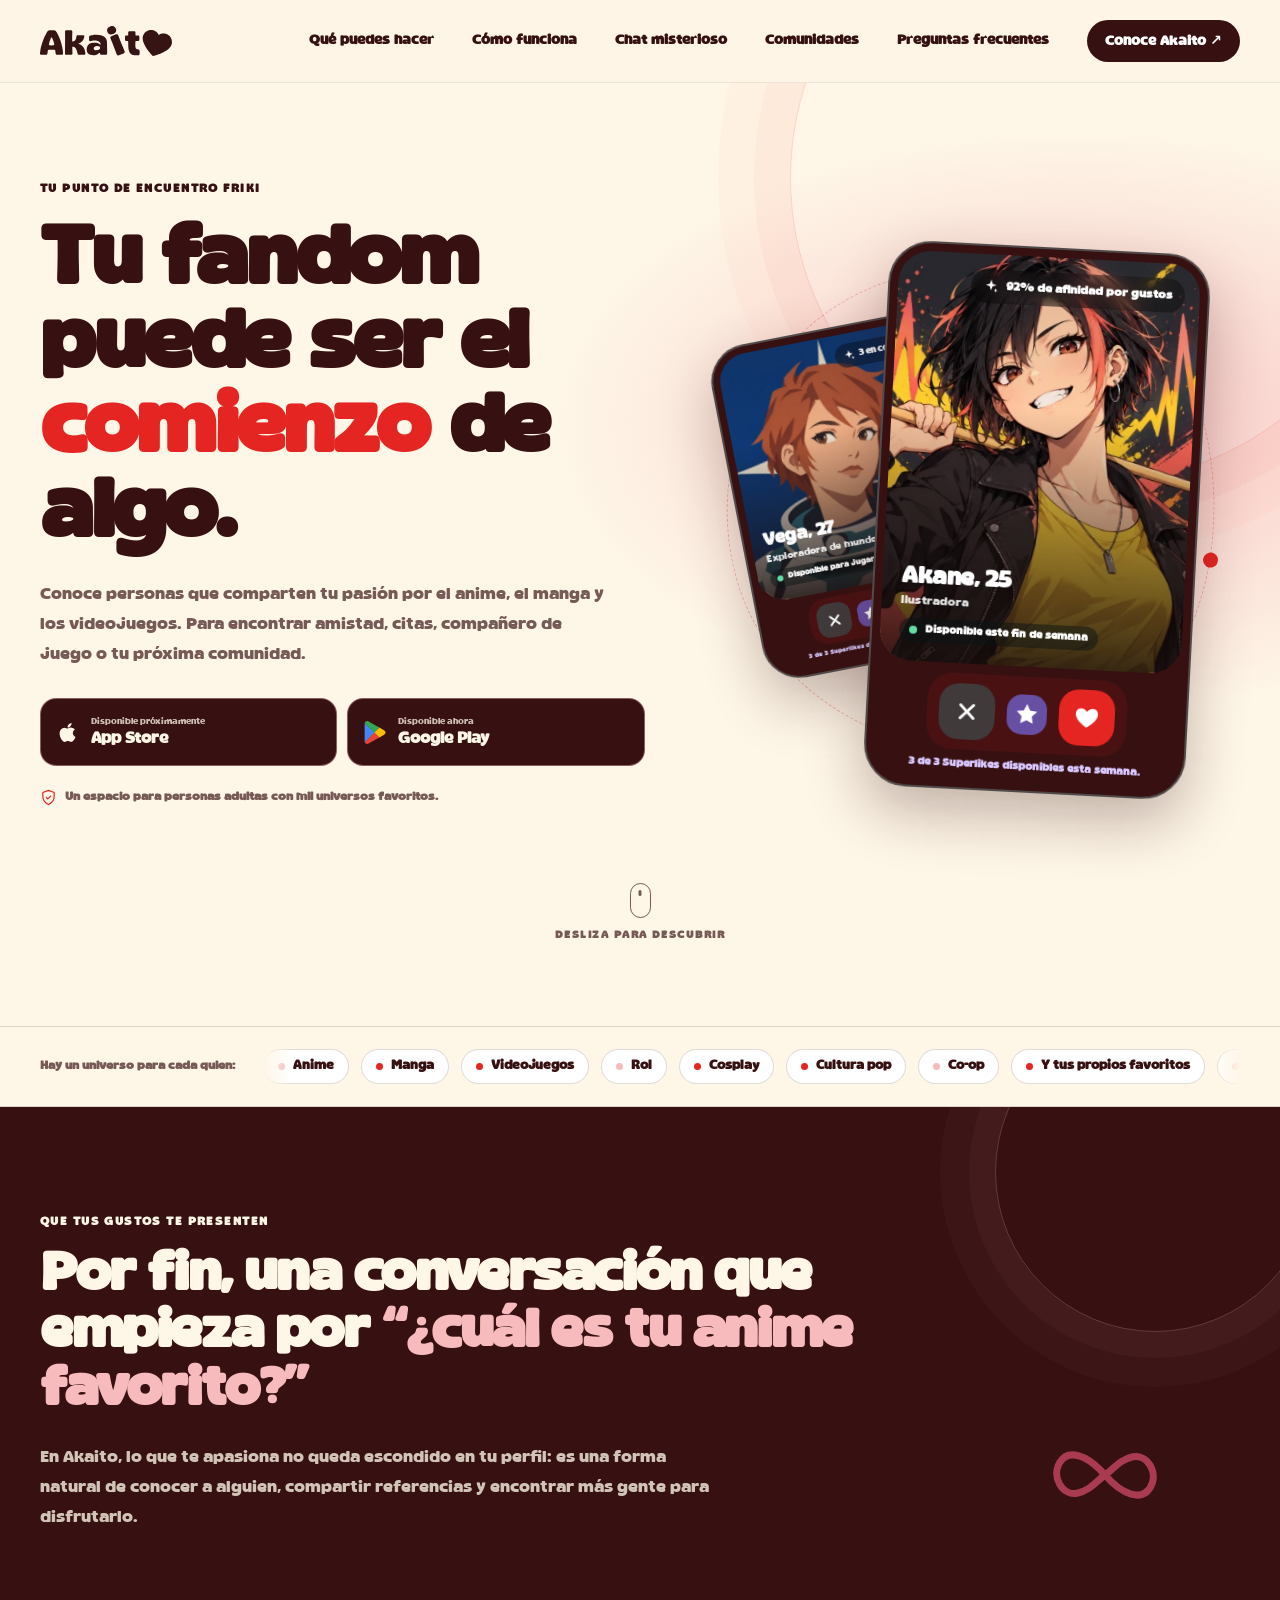
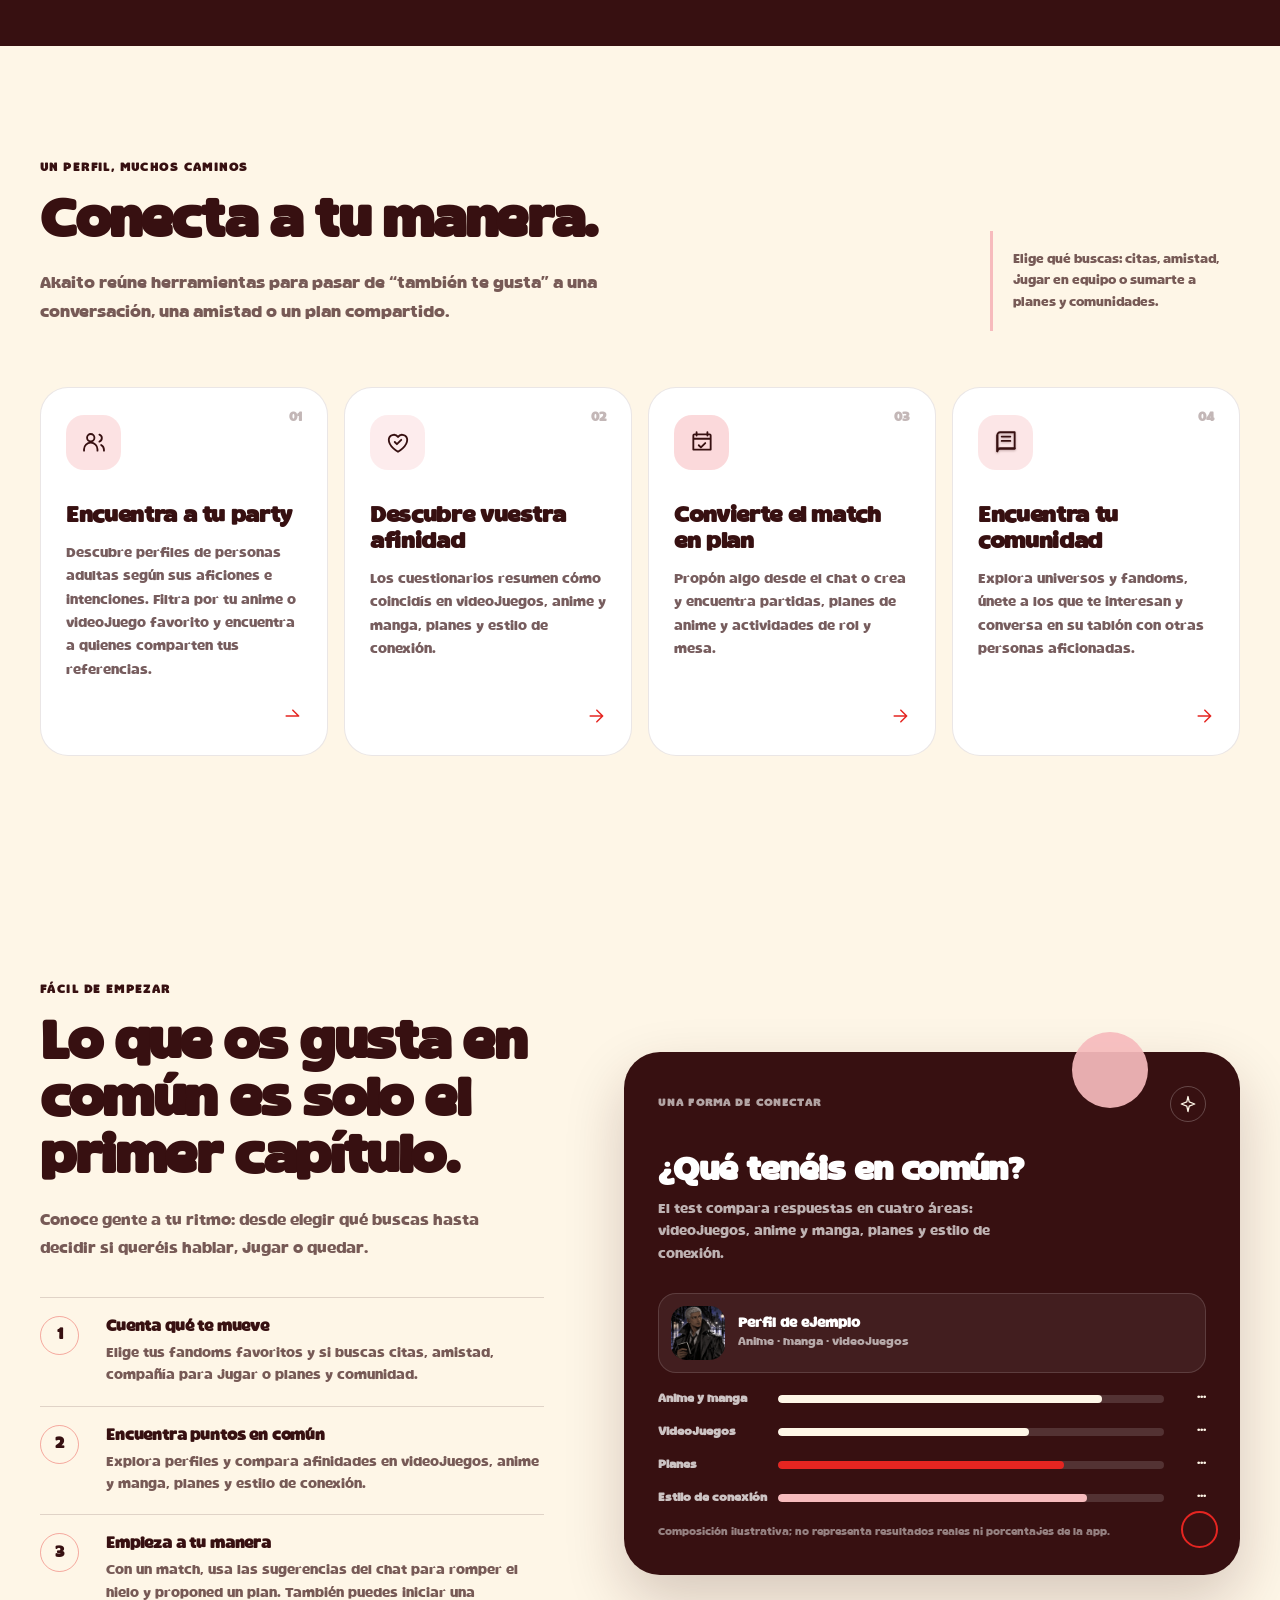
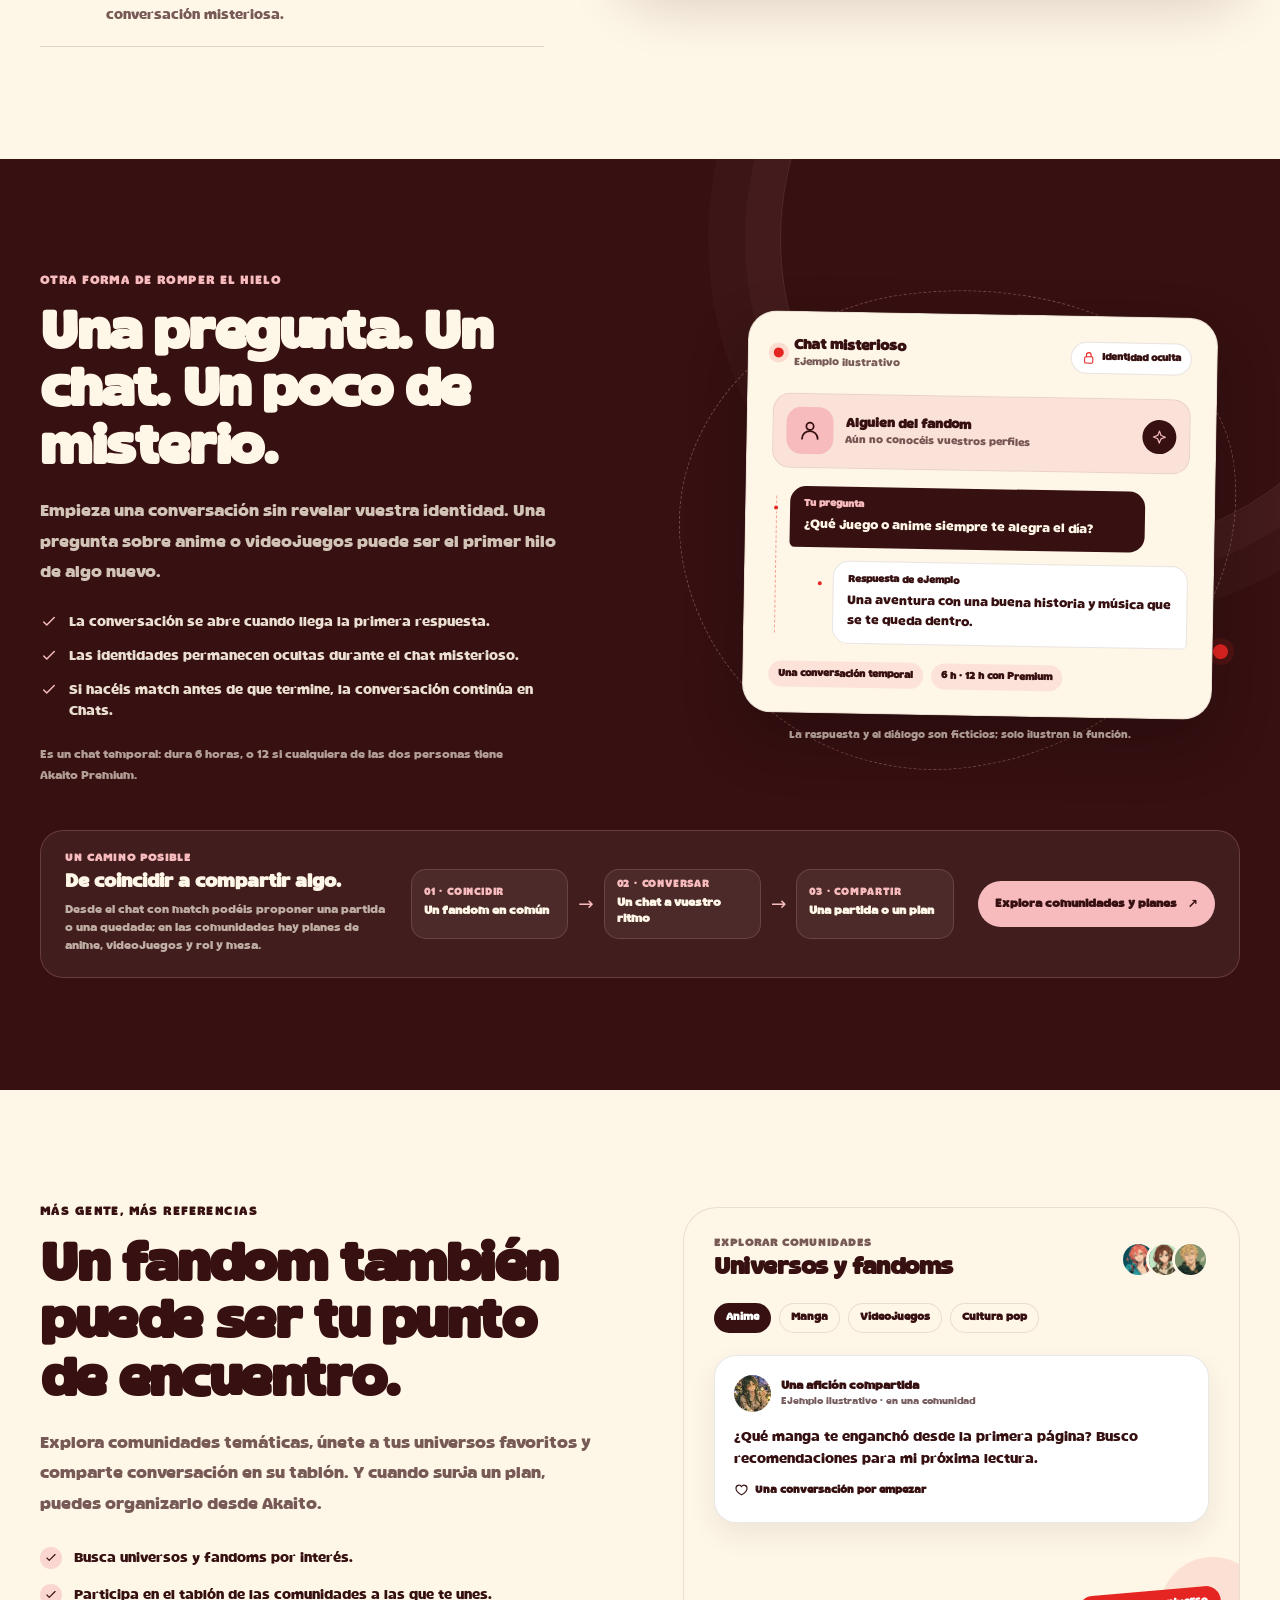
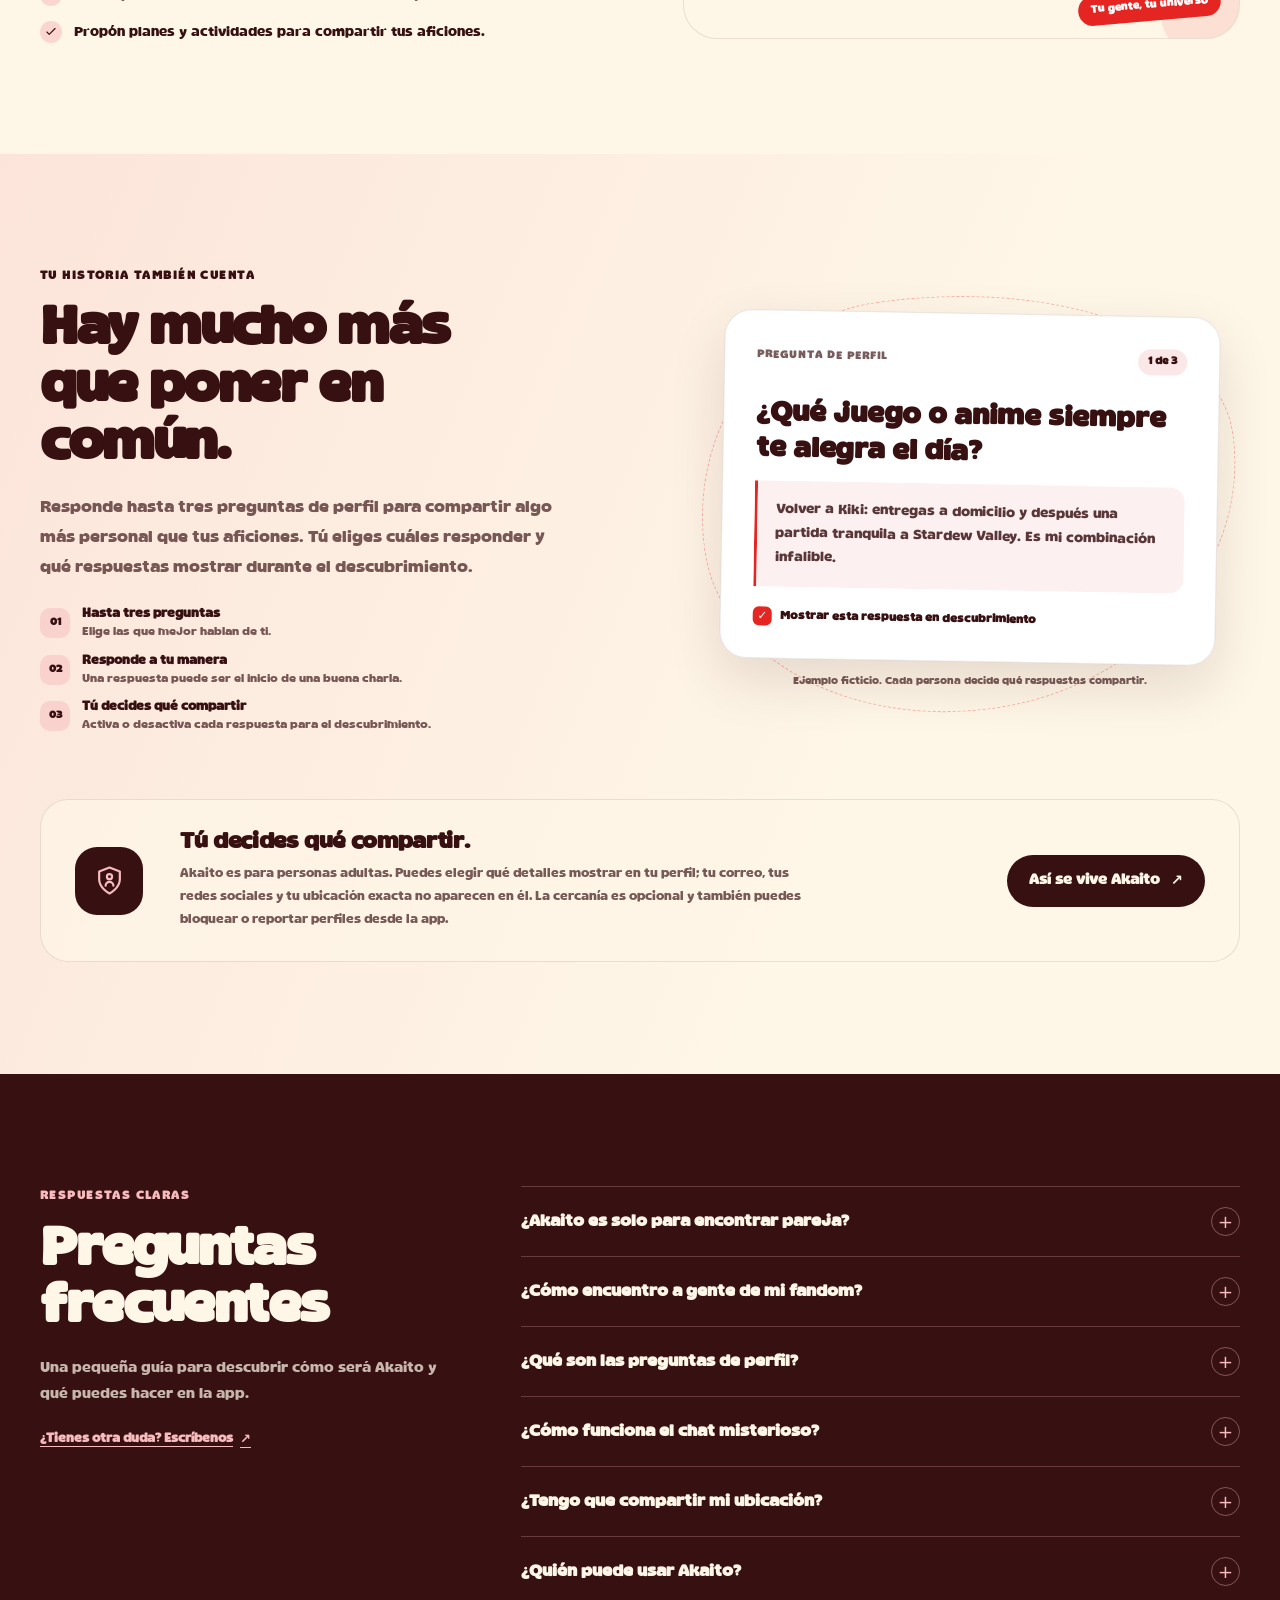
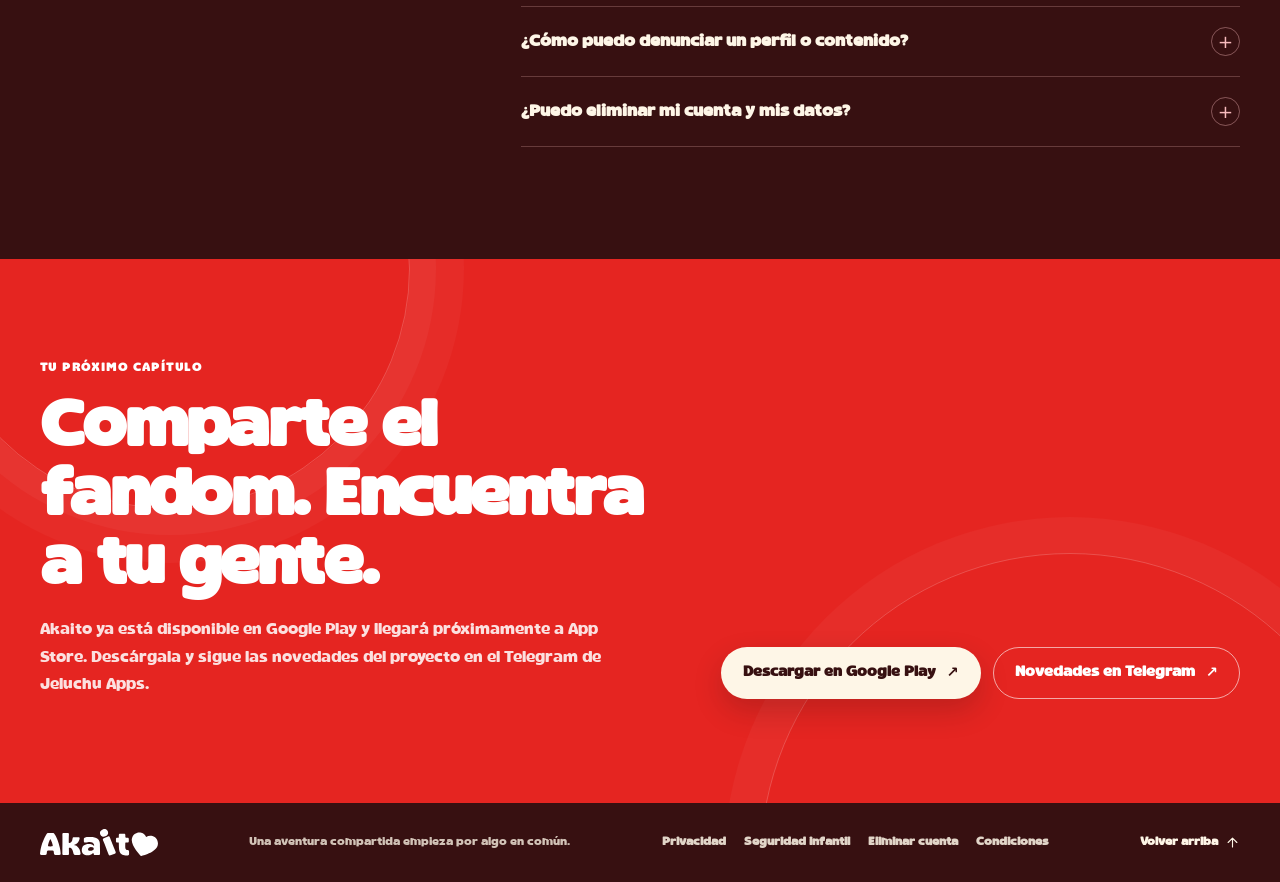
==== commit 437a522f: "fix(web): link Google Play and update availability" ====
--- a/index.html
+++ b/index.html
@@ -114,6 +114,8 @@
     .adult-note svg { width: 17px; height: 17px; color: var(--red); }
     .store-links { display: flex; flex-wrap: wrap; gap: 10px; margin-top: 20px; }
     .store-button { display: inline-flex; flex: 1 1 160px; min-width: 0; min-height: 68px; align-items: center; justify-content: flex-start; gap: 11px; padding: 10px 14px; border: 1px solid rgba(247,187,189,.45); border-radius: 16px; background: var(--wine); color: var(--cream-light); text-align: left; }
+    a.store-button { text-decoration: none; transition: transform .2s ease, border-color .2s ease; }
+    a.store-button:hover { transform: translateY(-2px); border-color: var(--red); }
     .store-button:disabled { cursor: default; opacity: 1; }
     .store-button svg { width: 25px; height: 25px; flex: 0 0 auto; }
     .store-button-copy small { display: block; margin-bottom: 3px; color: rgba(254,246,231,.76); font-size: .59rem; line-height: 1.2; }
@@ -377,11 +379,14 @@
     .final-cta::before { top: -230px; left: -70px; width: 480px; height: 480px; box-shadow: 0 0 0 26px rgba(255,255,255,.04),0 0 0 54px rgba(255,255,255,.03); }
     .final-cta::after { right: -100px; bottom: -370px; width: 620px; height: 620px; box-shadow: 0 0 0 36px rgba(255,255,255,.035); }
     .final-inner { position: relative; z-index: 1; display: flex; align-items: end; justify-content: space-between; gap: 48px; }
+    .final-actions { display: flex; flex: 0 0 auto; flex-wrap: wrap; gap: 12px; }
     .final-cta .eyebrow { color: white; }
     .final-cta h2 { max-width: 730px; margin-bottom: 15px; font-size: clamp(2.8rem,5.3vw,5rem); }
     .final-cta p { max-width: 590px; margin-bottom: 0; color: rgba(255,255,255,.86); line-height: 1.7; }
     .final-cta .button { flex: 0 0 auto; background: var(--cream-light); color: var(--charcoal); box-shadow: 0 12px 28px rgba(55,16,17,.22); }
     .final-cta .button:hover { background: var(--pink); }
+    .final-cta .button-secondary { border-color: rgba(255,255,255,.6); background: transparent; color: white; box-shadow: none; }
+    .final-cta .button-secondary:hover { background: rgba(255,255,255,.12); }
     .site-footer { padding: 26px 0; background: var(--charcoal); color: rgba(254,246,231,.78); }
     .footer-inner { display: flex; align-items: center; justify-content: space-between; gap: 18px; }
     .footer-brand { display: flex; align-items: center; text-decoration: none; }
@@ -484,6 +489,7 @@
       .privacy-panel .button { grid-column: 1 / -1; }
       .final-cta { padding: 78px 0 82px; }
       .final-inner { align-items: flex-start; flex-direction: column; gap: 27px; }
+      .final-actions { width: 100%; }
       .footer-inner { flex-wrap: wrap; }
     }
     @media (max-width: 430px) {
@@ -556,15 +562,15 @@
               <svg viewBox="0 0 24 24" fill="currentColor" aria-hidden="true"><path d="M17.05 20.28c-.98.95-2.05.8-3.08.35-1.09-.47-2.09-.49-3.24 0-1.43.62-2.19.44-3.05-.35-4.86-5.01-4.14-12.64 1.4-12.92 1.34.07 2.28.73 3.08.79 1.19-.24 2.33-.92 3.6-.83 1.52.12 2.66.72 3.42 1.8-3.14 1.87-2.4 5.98.51 7.13-.58 1.53-1.32 3.05-2.64 4.04ZM12.03 7.25c-.15-2.28 1.7-4.17 3.85-4.35.3 2.64-2.4 4.62-3.85 4.35Z"/></svg>
               <span class="store-button-copy"><small>Disponible próximamente</small><strong>App Store</strong></span>
             </button>
-            <button class="store-button" type="button" data-store-link="google-play" disabled aria-label="Google Play, disponible próximamente">
+            <a class="store-button" href="https://play.google.com/store/apps/details?id=com.jeluchu.akaito" target="_blank" rel="noopener noreferrer" aria-label="Descargar Akaito en Google Play">
               <svg viewBox="0 0 40 40" aria-hidden="true">
                 <path fill="#EA4335" d="M19.7 19.2 4.3 35.3c.5 1.7 2.1 3 4 3 .8 0 1.5-.2 2.1-.6l17.4-9.9-8.1-8.6Z"/>
                 <path fill="#FBBC04" d="m35.3 16.4-7.5-4.3-8.4 7.4 8.5 8.3 7.5-4.2c1.3-.7 2.2-2.1 2.2-3.6-.1-1.5-1-2.9-2.3-3.6Z"/>
                 <path fill="#4285F4" d="M4.3 4.7c-.1.3-.1.7-.1 1.1v28.5c0 .4 0 .7.1 1.1l16-15.7-16-15Z"/>
                 <path fill="#34A853" d="m19.8 20 8-7.9L10.5 2.3c-.6-.4-1.4-.6-2.2-.6-1.9 0-3.6 1.3-4 3L19.8 20Z"/>
               </svg>
-              <span class="store-button-copy"><small>Disponible próximamente</small><strong>Google Play</strong></span>
-            </button>
+              <span class="store-button-copy"><small>Disponible ahora</small><strong>Google Play</strong></span>
+            </a>
           </div>
           <p class="adult-note"><svg viewBox="0 0 24 24" fill="none" stroke="currentColor" stroke-width="1.7" stroke-linecap="round" stroke-linejoin="round" aria-hidden="true"><path d="M12 22s8-4 8-11V5l-8-3-8 3v6c0 7 8 11 8 11Z"/><path d="m9 12 2 2 4-4"/></svg>Un espacio para personas adultas con mil universos favoritos.</p>
         </div>
@@ -835,8 +841,11 @@
 
     <section class="final-cta" id="empieza">
       <div class="container final-inner reveal">
-        <div><span class="eyebrow">Tu próximo capítulo</span><h2>Comparte el fandom. Encuentra a tu gente.</h2><p>Akaito llegará próximamente a App Store y Google Play. Mientras tanto, puedes seguir las novedades del proyecto en el Telegram de Jeluchu Apps.</p></div>
-        <a class="button" href="https://t.me/JeluchuApps" target="_blank" rel="noopener noreferrer">Novedades en Telegram <span aria-hidden="true">↗</span></a>
+        <div><span class="eyebrow">Tu próximo capítulo</span><h2>Comparte el fandom. Encuentra a tu gente.</h2><p>Akaito ya está disponible en Google Play y llegará próximamente a App Store. Descárgala y sigue las novedades del proyecto en el Telegram de Jeluchu Apps.</p></div>
+        <div class="final-actions">
+          <a class="button" href="https://play.google.com/store/apps/details?id=com.jeluchu.akaito" target="_blank" rel="noopener noreferrer">Descargar en Google Play <span aria-hidden="true">↗</span></a>
+          <a class="button button-secondary" href="https://t.me/JeluchuApps" target="_blank" rel="noopener noreferrer">Novedades en Telegram <span aria-hidden="true">↗</span></a>
+        </div>
       </div>
     </section>
   </main>
